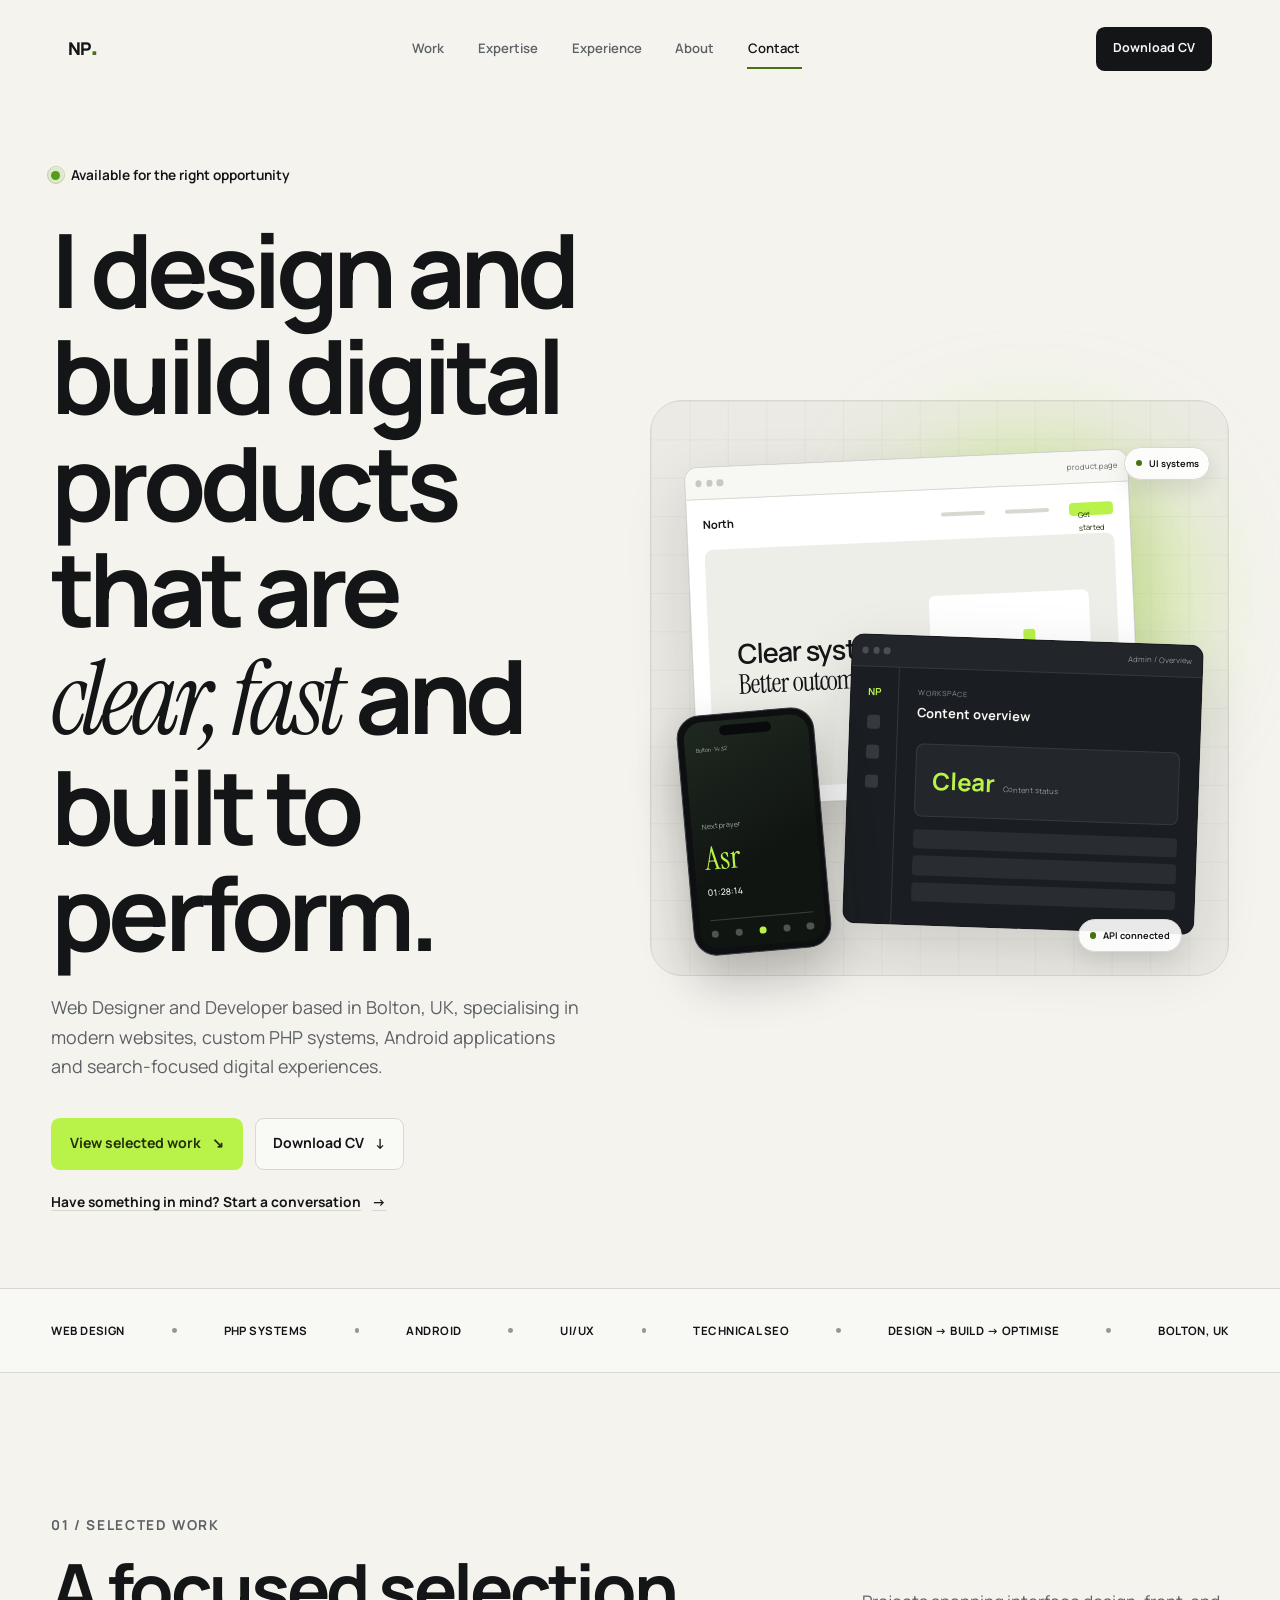
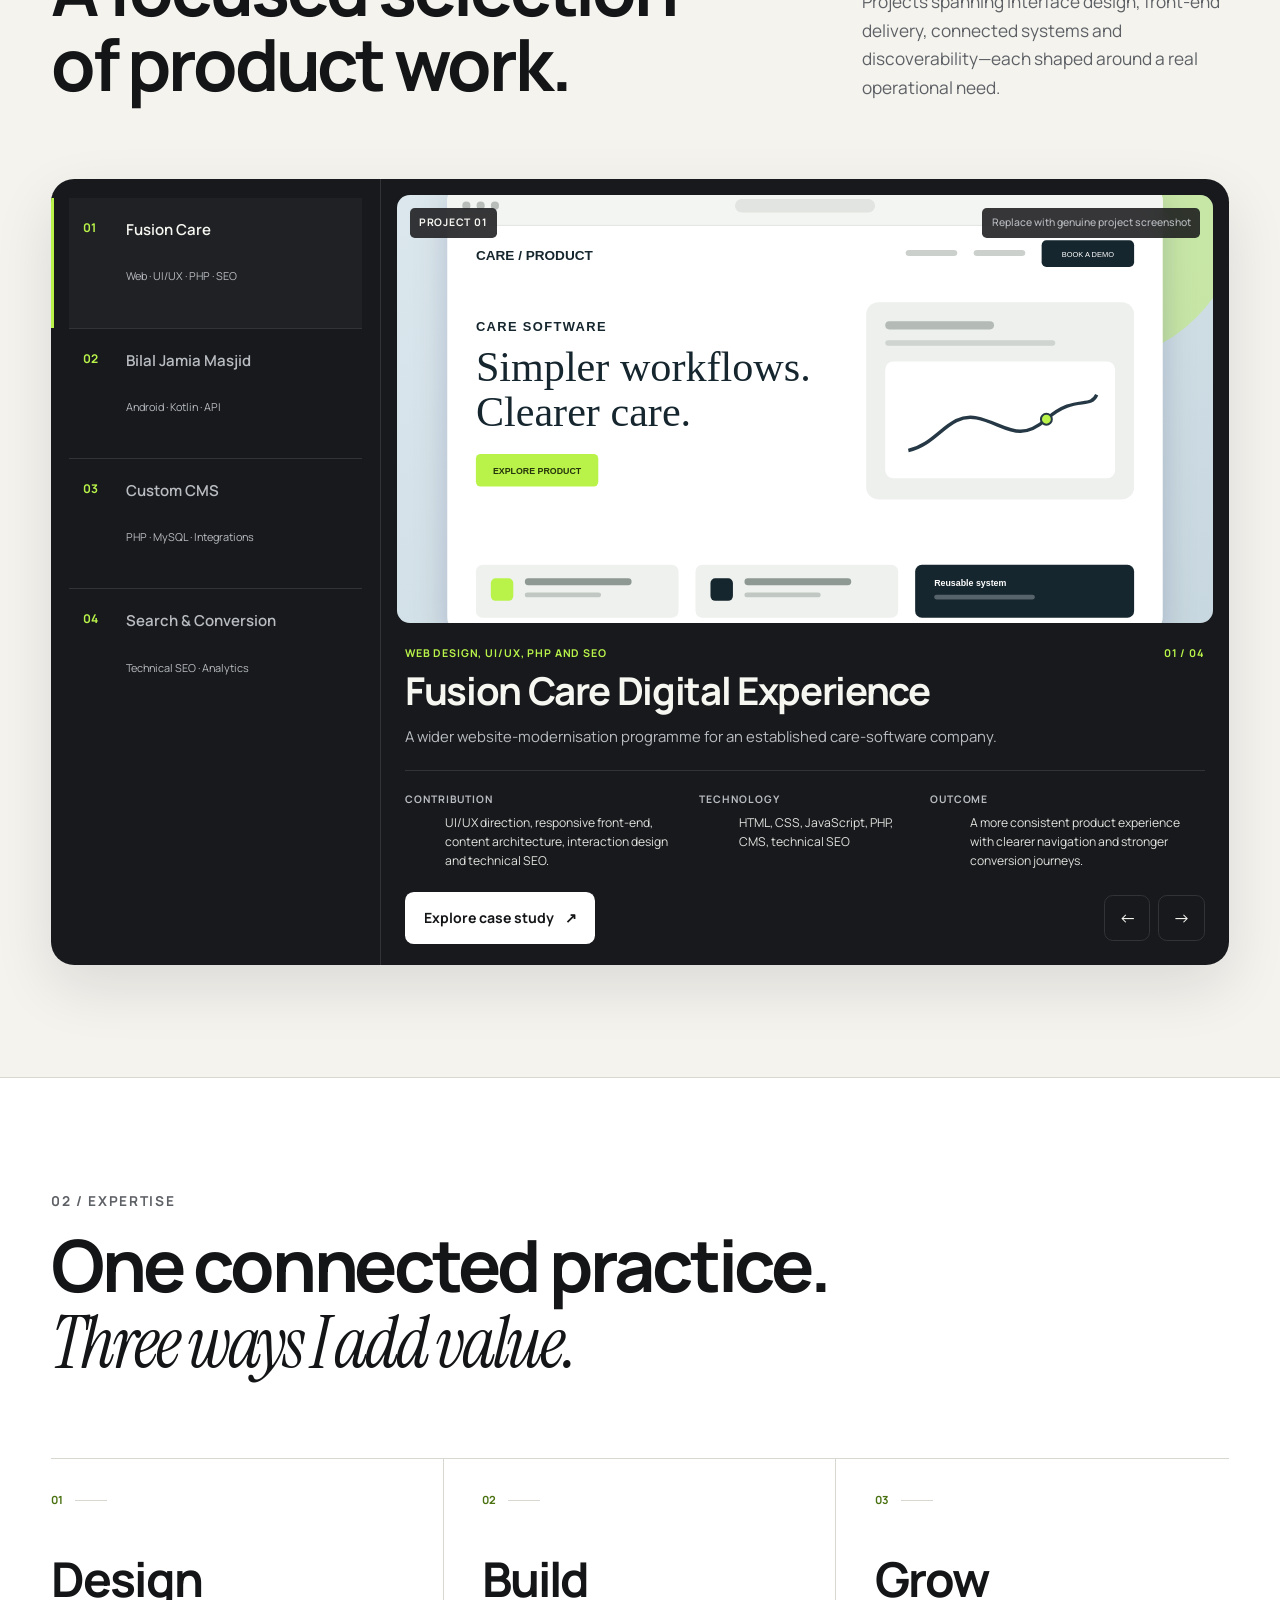
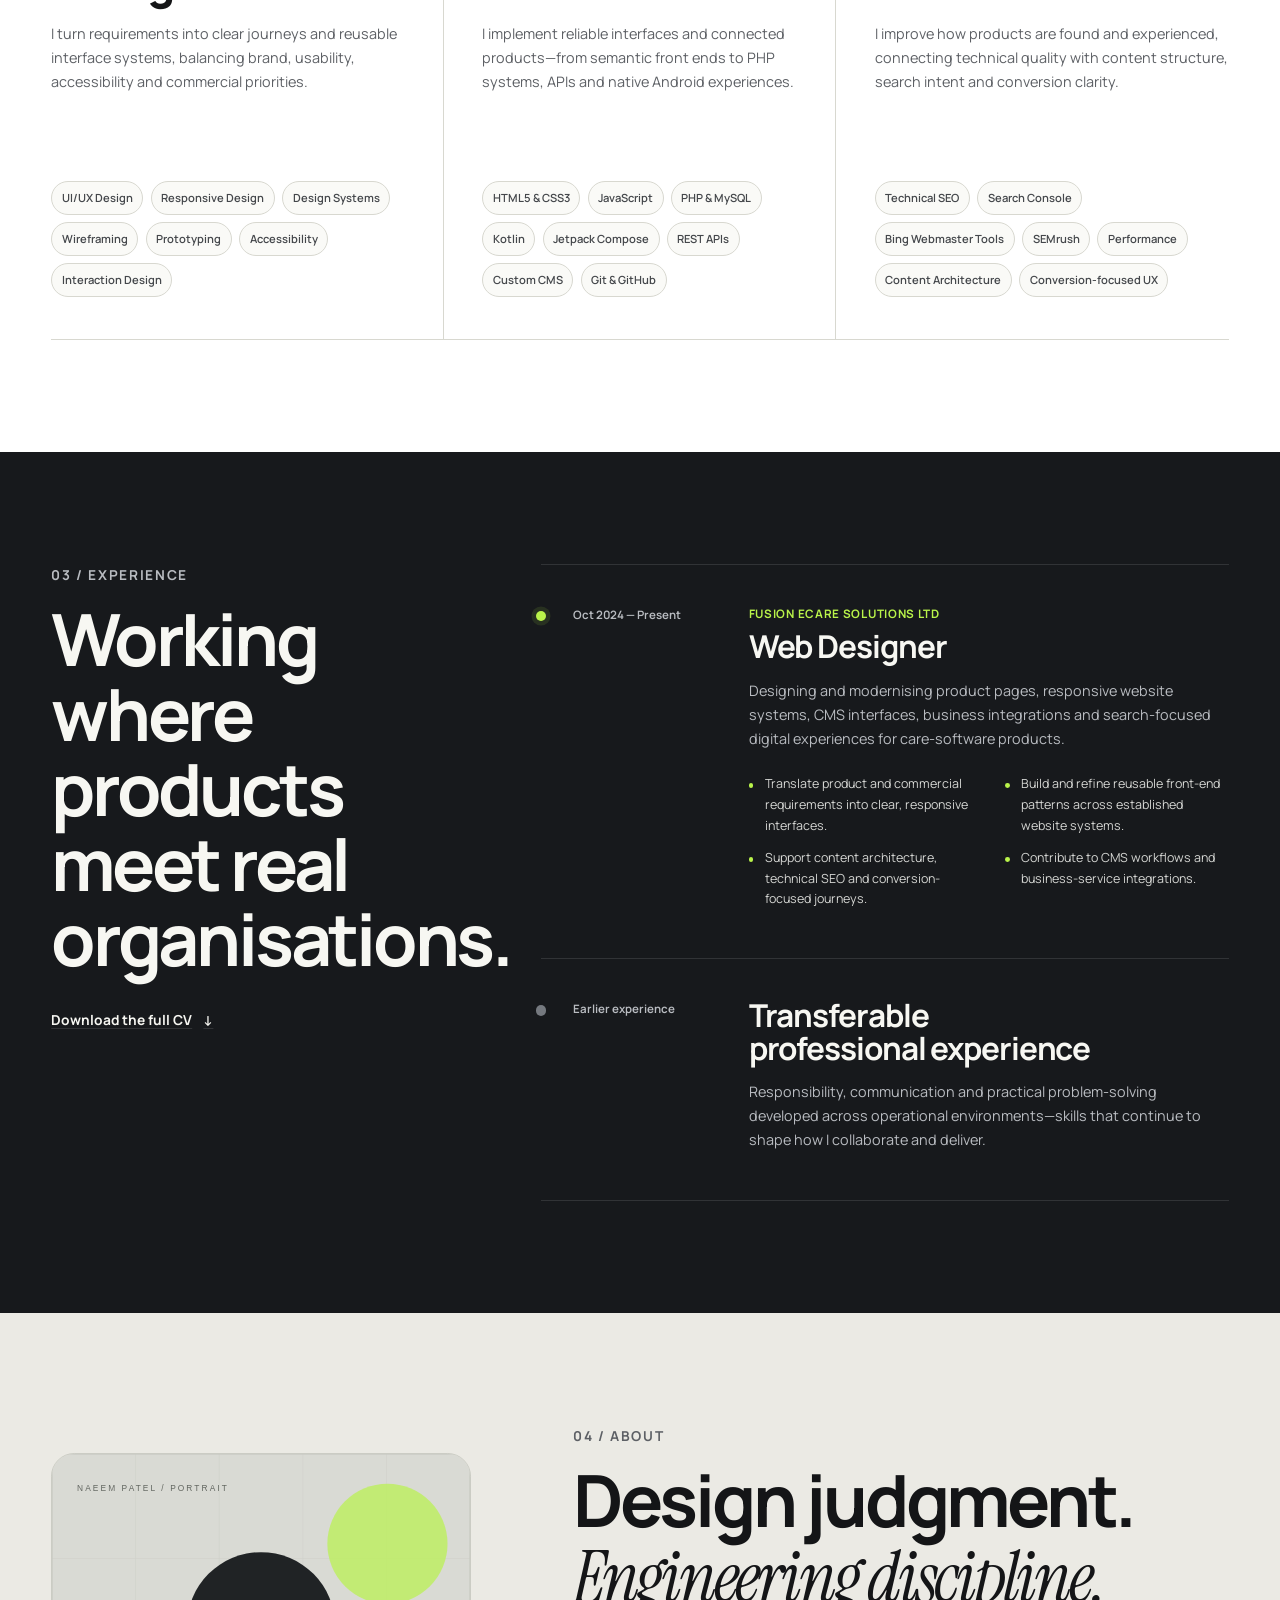
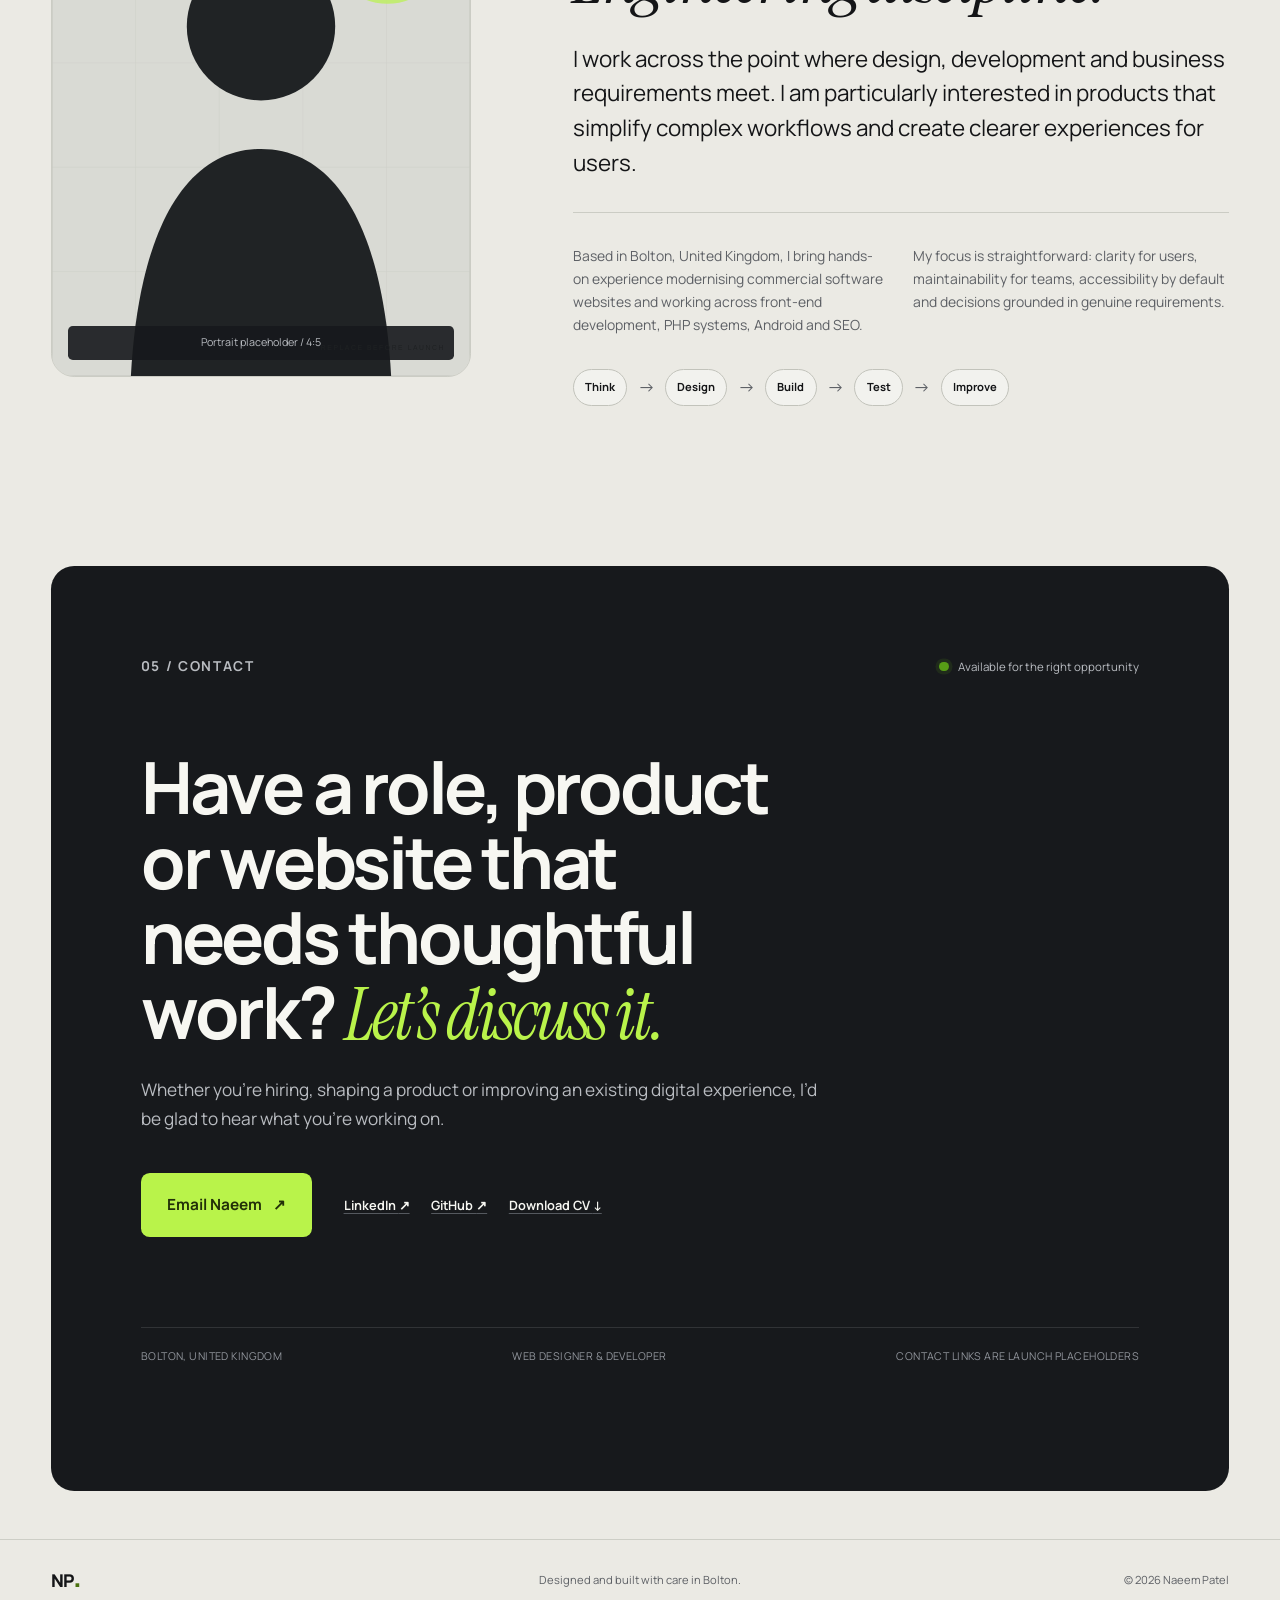
==== index.html @ c0f7fd4a "feat: launch initial portfolio website" ====
<!doctype html>
<html lang="en-GB">

<head>
  <meta charset="utf-8">
  <meta name="viewport" content="width=device-width, initial-scale=1">
  <title>Naeem Patel | Web Designer &amp; Developer in Bolton, UK</title>
  <meta name="description"
    content="Portfolio of Naeem Patel, a Bolton-based Web Designer and Developer specialising in modern websites, PHP and MySQL systems, Android applications, UI/UX and technical SEO.">
  <meta name="author" content="Naeem Patel">
  <meta name="theme-color" content="#F4F3EE">
  <meta name="robots" content="index, follow">
  <!-- Replace the example.com URLs before launch. See docs/CONTENT-CHECKLIST.md. -->
  <link rel="canonical" href="https://example.com/">
  <meta property="og:type" content="profile">
  <meta property="og:title" content="Naeem Patel | Web Designer &amp; Developer">
  <meta property="og:description" content="Design, development and optimisation for thoughtful digital products.">
  <meta property="og:url" content="https://example.com/">
  <meta property="og:image" content="https://example.com/assets/images/placeholders/social-preview.svg">
  <meta property="og:image:alt" content="Naeem Patel portfolio — design, build and optimise">
  <meta property="og:locale" content="en_GB">
  <meta name="twitter:card" content="summary_large_image">
  <meta name="twitter:title" content="Naeem Patel | Web Designer &amp; Developer">
  <meta name="twitter:description" content="Design, development and optimisation for thoughtful digital products.">
  <meta name="twitter:image" content="https://example.com/assets/images/placeholders/social-preview.svg">
  <link rel="icon" href="favicon.svg" type="image/svg+xml">
  <link rel="manifest" href="site.webmanifest">
  <link rel="preconnect" href="https://fonts.googleapis.com">
  <link rel="preconnect" href="https://fonts.gstatic.com" crossorigin>
  <link
    href="https://fonts.googleapis.com/css2?family=Instrument+Serif:ital@0;1&amp;family=Manrope:wght@400;500;600;700&amp;display=swap"
    rel="stylesheet">
  <link rel="stylesheet" href="assets/css/tokens.css">
  <link rel="stylesheet" href="assets/css/base.css">
  <link rel="stylesheet" href="assets/css/components.css">
  <link rel="stylesheet" href="assets/css/sections.css">
  <link rel="stylesheet" href="assets/css/responsive.css">
  <script type="application/ld+json">
  {
    "@context": "https://schema.org",
    "@type": "ProfilePage",
    "url": "https://example.com/",
    "name": "Naeem Patel | Web Designer & Developer",
    "description": "Portfolio of Naeem Patel, a Web Designer and Developer based in Bolton, United Kingdom.",
    "mainEntity": {
      "@type": "Person",
      "name": "Naeem Patel",
      "jobTitle": "Web Designer & Developer",
      "address": {
        "@type": "PostalAddress",
        "addressLocality": "Bolton",
        "addressCountry": "GB"
      },
      "url": "https://example.com/",
      "sameAs": [
        "https://www.linkedin.com/in/patelnaeem",
        "https://github.com/patelnaeem7"
      ]
    }
  }
  </script>
</head>

<body id="top">
  <a class="skip-link" href="#main-content">Skip to main content</a>
  <div class="scroll-progress" aria-hidden="true"><span data-scroll-progress></span></div>

  <header class="site-header" data-site-header>
    <div class="header-inner shell">
      <a class="brand" href="#top" aria-label="Naeem Patel — back to top">NP<span aria-hidden="true">.</span></a>
      <nav class="desktop-nav" aria-label="Primary navigation">
        <a href="#work">Work</a>
        <a href="#expertise">Expertise</a>
        <a href="#experience">Experience</a>
        <a href="#about">About</a>
        <a href="#contact">Contact</a>
      </nav>
      <a class="button button--small button--dark header-cv" href="assets/documents/naeem-patel-cv.pdf" download
        data-placeholder-link="cv">Download CV</a>
      <button class="menu-button" type="button" aria-expanded="false" aria-controls="mobile-menu" aria-label="Open menu"
        data-menu-button>
        <span></span><span></span>
      </button>
    </div>
    <nav class="mobile-menu" id="mobile-menu" aria-label="Mobile navigation" hidden data-mobile-menu>
      <div class="mobile-menu__links shell">
        <a href="#work">Work <span aria-hidden="true">01</span></a>
        <a href="#expertise">Expertise <span aria-hidden="true">02</span></a>
        <a href="#experience">Experience <span aria-hidden="true">03</span></a>
        <a href="#about">About <span aria-hidden="true">04</span></a>
        <a href="#contact">Contact <span aria-hidden="true">05</span></a>
        <a class="button button--accent" href="assets/documents/naeem-patel-cv.pdf" download
          data-placeholder-link="cv">Download CV</a>
      </div>
    </nav>
  </header>

  <main id="main-content">
    <section class="hero section-shell" aria-labelledby="hero-title">
      <div class="hero__copy">
        <p class="availability"><span aria-hidden="true"></span> Available for the right opportunity</p>
        <h1 id="hero-title">I design and build digital products that are <em>clear, fast</em> and built to perform.</h1>
        <p class="hero__intro">Web Designer and Developer based in Bolton, UK, specialising in modern websites, custom
          PHP systems, Android applications and search-focused digital experiences.</p>
        <div class="hero__actions">
          <a class="button button--accent" href="#work">View selected work <span aria-hidden="true">↘</span></a>
          <a class="button button--ghost" href="assets/documents/naeem-patel-cv.pdf" download
            data-placeholder-link="cv">Download CV <span aria-hidden="true">↓</span></a>
        </div>
        <a class="text-link" href="#contact">Have something in mind? Start a conversation <span
            aria-hidden="true">→</span></a>
      </div>

      <div class="hero-composition"
        aria-label="A conceptual composition of website, Android and administration interfaces" role="img"
        data-hero-composition>
        <div class="interface-window interface-window--web">
          <div class="window-bar"><i></i><i></i><i></i><span>product.page</span></div>
          <div class="web-mock">
            <div class="web-mock__nav"><b>North</b><span></span><span></span><span class="mock-button">Get
                started</span></div>
            <div class="web-mock__body">
              <p>Clear systems.<br><strong>Better outcomes.</strong></p>
              <div class="web-mock__chart"><span></span><span></span><span></span><span></span><span></span></div>
            </div>
          </div>
        </div>
        <div class="interface-window interface-window--admin">
          <div class="window-bar window-bar--dark"><i></i><i></i><i></i><span>Admin / Overview</span></div>
          <div class="admin-mock">
            <aside><b>NP</b><span></span><span></span><span></span></aside>
            <div><small>WORKSPACE</small><strong>Content overview</strong>
              <div class="admin-mock__metric"><b>Clear</b><span>Content status</span></div>
              <div class="admin-mock__rows"><i></i><i></i><i></i></div>
            </div>
          </div>
        </div>
        <div class="phone-mock">
          <div class="phone-mock__screen">
            <small>Bolton · 14:32</small>
            <span>Next prayer</span>
            <strong>Asr</strong>
            <b>01:28:14</b>
            <div class="prayer-row"><i></i><i></i><i class="is-active"></i><i></i><i></i></div>
          </div>
        </div>
        <div class="composition-tag composition-tag--one"><span></span> UI systems</div>
        <div class="composition-tag composition-tag--two"><span></span> API connected</div>
      </div>
    </section>

    <section class="capability-strip" aria-label="Core capabilities">
      <div class="shell capability-strip__inner">
        <span>Web Design</span><i aria-hidden="true"></i>
        <span>PHP Systems</span><i aria-hidden="true"></i>
        <span>Android</span><i aria-hidden="true"></i>
        <span>UI/UX</span><i aria-hidden="true"></i>
        <span>Technical SEO</span><i aria-hidden="true"></i>
        <span>Design → Build → Optimise</span><i aria-hidden="true"></i>
        <span>Bolton, UK</span>
      </div>
    </section>

    <section class="work section" id="work" aria-labelledby="work-title">
      <div class="shell">
        <header class="section-heading section-heading--split reveal">
          <div>
            <p class="eyebrow">01 / Selected work</p>
            <h2 id="work-title">A focused selection of product work.</h2>
          </div>
          <p>Projects spanning interface design, front-end delivery, connected systems and discoverability—each shaped
            around a real operational need.</p>
        </header>

        <div class="project-showcase reveal" data-project-showcase>
          <div class="project-tabs" role="tablist" aria-label="Select a featured project" data-project-tabs>
            <button type="button" role="tab" id="project-tab-0" aria-controls="project-panel" aria-selected="true"
              data-project-index="0"><span>01</span><strong>Fusion Care</strong><small>Web · UI/UX · PHP ·
                SEO</small></button>
            <button type="button" role="tab" id="project-tab-1" aria-controls="project-panel" aria-selected="false"
              tabindex="-1" data-project-index="1"><span>02</span><strong>Bilal Jamia Masjid</strong><small>Android ·
                Kotlin · API</small></button>
            <button type="button" role="tab" id="project-tab-2" aria-controls="project-panel" aria-selected="false"
              tabindex="-1" data-project-index="2"><span>03</span><strong>Custom CMS</strong><small>PHP · MySQL ·
                Integrations</small></button>
            <button type="button" role="tab" id="project-tab-3" aria-controls="project-panel" aria-selected="false"
              tabindex="-1" data-project-index="3"><span>04</span><strong>Search &amp;
                Conversion</strong><small>Technical SEO · Analytics</small></button>
          </div>

          <article class="project-panel" id="project-panel" role="tabpanel" aria-labelledby="project-tab-0" tabindex="0"
            data-project-panel>
            <div class="project-visual">
              <img src="assets/images/projects/fusion-care-placeholder.svg" width="1200" height="800" loading="lazy"
                alt="Conceptual placeholder showing a care-software product website interface" data-project-image>
              <span class="project-visual__label" data-project-number>Project 01</span>
              <span class="project-visual__note">Replace with genuine project screenshot</span>
            </div>
            <div class="project-panel__content">
              <div class="project-panel__topline">
                <p data-project-category>Web Design, UI/UX, PHP and SEO</p><span data-project-count>01 / 04</span>
              </div>
              <h3 data-project-title>Fusion Care Digital Experience</h3>
              <p class="project-summary" data-project-summary>A wider website-modernisation programme for an established
                care-software company.</p>
              <dl class="project-meta">
                <div>
                  <dt>Contribution</dt>
                  <dd data-project-role>UI/UX direction, responsive front-end, content architecture, interaction design
                    and technical SEO.</dd>
                </div>
                <div>
                  <dt>Technology</dt>
                  <dd data-project-tech>HTML, CSS, JavaScript, PHP, CMS, technical SEO</dd>
                </div>
                <div>
                  <dt>Outcome</dt>
                  <dd data-project-outcome>A more consistent product experience with clearer navigation and stronger
                    conversion journeys.</dd>
                </div>
              </dl>
              <div class="project-panel__actions">
                <button class="button button--light" type="button" data-open-case-study>Explore case study <span
                    aria-hidden="true">↗</span></button>
                <div class="project-controls" aria-label="Project controls">
                  <button type="button" data-project-previous aria-label="Previous project">←</button>
                  <button type="button" data-project-next aria-label="Next project">→</button>
                </div>
              </div>
            </div>
          </article>
        </div>

        <noscript>
          <div class="no-script-projects">
            <h3>Other featured projects</h3>
            <p><strong>Bilal Jamia Masjid Digital Platform</strong> — native Kotlin and Jetpack Compose application
              connected to a PHP/MySQL administration system.</p>
            <p><strong>Custom CMS and Business Integrations</strong> — operational PHP/MySQL systems, administration
              interfaces and API integrations.</p>
            <p><strong>Search and Conversion Optimisation</strong> — technical SEO, content architecture, responsive
              performance and conversion-focused UX.</p>
          </div>
        </noscript>
      </div>
    </section>

    <section class="expertise section" id="expertise" aria-labelledby="expertise-title">
      <div class="shell">
        <header class="section-heading reveal">
          <p class="eyebrow">02 / Expertise</p>
          <h2 id="expertise-title">One connected practice.<br><em>Three ways I add value.</em></h2>
        </header>
        <div class="expertise-grid">
          <article class="expertise-column reveal">
            <div class="expertise-column__index"><span>01</span><i></i></div>
            <h3>Design</h3>
            <p>I turn requirements into clear journeys and reusable interface systems, balancing brand, usability,
              accessibility and commercial priorities.</p>
            <ul>
              <li>UI/UX Design</li>
              <li>Responsive Design</li>
              <li>Design Systems</li>
              <li>Wireframing</li>
              <li>Prototyping</li>
              <li>Accessibility</li>
              <li>Interaction Design</li>
            </ul>
          </article>
          <article class="expertise-column reveal">
            <div class="expertise-column__index"><span>02</span><i></i></div>
            <h3>Build</h3>
            <p>I implement reliable interfaces and connected products—from semantic front ends to PHP systems, APIs and
              native Android experiences.</p>
            <ul>
              <li>HTML5 &amp; CSS3</li>
              <li>JavaScript</li>
              <li>PHP &amp; MySQL</li>
              <li>Kotlin</li>
              <li>Jetpack Compose</li>
              <li>REST APIs</li>
              <li>Custom CMS</li>
              <li>Git &amp; GitHub</li>
            </ul>
          </article>
          <article class="expertise-column reveal">
            <div class="expertise-column__index"><span>03</span><i></i></div>
            <h3>Grow</h3>
            <p>I improve how products are found and experienced, connecting technical quality with content structure,
              search intent and conversion clarity.</p>
            <ul>
              <li>Technical SEO</li>
              <li>Search Console</li>
              <li>Bing Webmaster Tools</li>
              <li>SEMrush</li>
              <li>Performance</li>
              <li>Content Architecture</li>
              <li>Conversion-focused UX</li>
            </ul>
          </article>
        </div>
      </div>
    </section>

    <section class="experience section" id="experience" aria-labelledby="experience-title">
      <div class="shell experience-layout">
        <header class="section-heading reveal">
          <p class="eyebrow">03 / Experience</p>
          <h2 id="experience-title">Working where products meet real organisations.</h2>
          <a class="text-link" href="assets/documents/naeem-patel-cv.pdf" download data-placeholder-link="cv">Download
            the full CV <span aria-hidden="true">↓</span></a>
        </header>
        <div class="timeline reveal">
          <article class="timeline-item timeline-item--current">
            <div class="timeline-item__marker" aria-hidden="true"></div>
            <div class="timeline-item__date">Oct 2024 — Present</div>
            <div class="timeline-item__body">
              <p class="timeline-item__company">Fusion eCare Solutions Ltd</p>
              <h3>Web Designer</h3>
              <p>Designing and modernising product pages, responsive website systems, CMS interfaces, business
                integrations and search-focused digital experiences for care-software products.</p>
              <ul>
                <li>Translate product and commercial requirements into clear, responsive interfaces.</li>
                <li>Build and refine reusable front-end patterns across established website systems.</li>
                <li>Support content architecture, technical SEO and conversion-focused journeys.</li>
                <li>Contribute to CMS workflows and business-service integrations.</li>
              </ul>
            </div>
          </article>
          <article class="timeline-item timeline-item--compact">
            <div class="timeline-item__marker" aria-hidden="true"></div>
            <div class="timeline-item__date">Earlier experience</div>
            <div class="timeline-item__body">
              <h3>Transferable professional experience</h3>
              <p>Responsibility, communication and practical problem-solving developed across operational
                environments—skills that continue to shape how I collaborate and deliver.</p>
            </div>
          </article>
        </div>
      </div>
    </section>

    <section class="about section" id="about" aria-labelledby="about-title">
      <div class="shell about-layout">
        <div class="portrait-frame reveal">
          <img src="assets/images/placeholders/portrait-placeholder.svg" width="800" height="1000" loading="lazy"
            alt="Portrait placeholder for Naeem Patel; replace with a professional photograph">
          <span>Portrait placeholder / 4:5</span>
        </div>
        <div class="about-copy reveal">
          <p class="eyebrow">04 / About</p>
          <h2 id="about-title">Design judgment.<br><em>Engineering discipline.</em></h2>
          <p class="about-copy__lead">I work across the point where design, development and business requirements meet.
            I am particularly interested in products that simplify complex workflows and create clearer experiences for
            users.</p>
          <div class="about-details">
            <p>Based in Bolton, United Kingdom, I bring hands-on experience modernising commercial software websites and
              working across front-end development, PHP systems, Android and SEO.</p>
            <p>My focus is straightforward: clarity for users, maintainability for teams, accessibility by default and
              decisions grounded in genuine requirements.</p>
          </div>
          <div class="process" aria-label="Working process">
            <span>Think</span><i aria-hidden="true">→</i><span>Design</span><i
              aria-hidden="true">→</i><span>Build</span><i aria-hidden="true">→</i><span>Test</span><i
              aria-hidden="true">→</i><span>Improve</span>
          </div>
        </div>
      </div>
    </section>

    <section class="contact section" id="contact" aria-labelledby="contact-title">
      <div class="shell contact-panel reveal">
        <div class="contact-panel__topline">
          <p class="eyebrow">05 / Contact</p>
          <p><span class="status-dot" aria-hidden="true"></span> Available for the right opportunity</p>
        </div>
        <h2 id="contact-title">Have a role, product or website that needs thoughtful work? <em>Let’s discuss it.</em>
        </h2>
        <p class="contact-panel__intro">Whether you’re hiring, shaping a product or improving an existing digital
          experience, I’d be glad to hear what you’re working on.</p>
        <div class="contact-actions">
          <a class="button button--accent button--large" href="mailto:replace-with-email@example.com"
            data-placeholder-link="email">Email Naeem <span aria-hidden="true">↗</span></a>
          <div class="contact-links" aria-label="Professional links">
            <a href="https://www.linkedin.com/in/REPLACE-WITH-USERNAME" data-placeholder-link="linkedin">LinkedIn <span
                aria-hidden="true">↗</span></a>
            <a href="https://github.com/REPLACE-WITH-USERNAME" data-placeholder-link="github">GitHub <span
                aria-hidden="true">↗</span></a>
            <a href="assets/documents/naeem-patel-cv.pdf" download data-placeholder-link="cv">Download CV <span
                aria-hidden="true">↓</span></a>
          </div>
        </div>
        <div class="contact-panel__footer"><span>Bolton, United Kingdom</span><span>Web Designer &amp;
            Developer</span><span id="placeholder-note">Contact links are launch placeholders</span></div>
        <p class="link-status" role="status" aria-live="polite" data-link-status></p>
      </div>
    </section>
  </main>

  <footer class="site-footer">
    <div class="shell site-footer__inner">
      <a class="brand brand--footer" href="#top" aria-label="Naeem Patel — back to top">NP<span
          aria-hidden="true">.</span></a>
      <p>Designed and built with care in Bolton.</p>
      <p>© <span data-current-year>2026</span> Naeem Patel</p>
    </div>
  </footer>

  <dialog class="case-dialog" data-case-dialog aria-labelledby="case-dialog-title">
    <div class="case-dialog__chrome">
      <div class="case-dialog__bar">
        <p><span data-dialog-number>01</span> / Case study</p>
        <button class="dialog-close" type="button" aria-label="Close case study" data-close-dialog><span
            aria-hidden="true">×</span></button>
      </div>
      <div class="case-dialog__content">
        <header class="case-dialog__header">
          <p class="eyebrow" data-dialog-category></p>
          <h2 id="case-dialog-title" data-dialog-title></h2>
          <p data-dialog-overview></p>
        </header>
        <div class="case-dialog__visual"><img src="assets/images/projects/fusion-care-placeholder.svg" width="1200"
            height="800" alt="" data-dialog-image></div>
        <div class="case-dialog__sections">
          <section>
            <p class="case-label">01 / Problem</p>
            <h3>The context</h3>
            <p data-dialog-problem></p>
          </section>
          <section>
            <p class="case-label">02 / My role</p>
            <h3>What I owned</h3>
            <p data-dialog-role></p>
          </section>
          <section>
            <p class="case-label">03 / Decisions</p>
            <h3>Design direction</h3>
            <ul data-dialog-decisions></ul>
          </section>
          <section>
            <p class="case-label">04 / Implementation</p>
            <h3>How it was built</h3>
            <p data-dialog-implementation></p>
          </section>
          <section>
            <p class="case-label">05 / Outcome</p>
            <h3>The result</h3>
            <p data-dialog-outcome></p>
          </section>
        </div>
        <div class="case-gallery" aria-label="Project interface placeholders" data-dialog-gallery></div>
        <div class="case-dialog__footer">
          <div>
            <p class="case-label">Technologies</p>
            <ul class="tag-list" data-dialog-tech></ul>
          </div>
          <div class="case-dialog__links" data-dialog-links></div>
        </div>
      </div>
    </div>
  </dialog>

  <script src="assets/js/main.js" defer></script>
  <script src="assets/js/navigation.js" defer></script>
  <script src="assets/js/projects.js" defer></script>
  <script src="assets/js/dialogs.js" defer></script>
</body>

</html>
---- assets/css/tokens.css ----
:root {
  color-scheme: light;
  --colour-canvas: #f4f3ee;
  --colour-surface: #ffffff;
  --colour-ink: #141517;
  --colour-muted: #5d6065;
  --colour-border: #d8d8d0;
  --colour-line-dark: #313336;
  --colour-dark: #17191c;
  --colour-dark-soft: #202328;
  --colour-dark-text: #f7f7f2;
  --colour-dark-muted: #b9bcc1;
  --colour-accent: #b9f34a;
  --colour-accent-hover: #a8e239;
  --colour-accent-ink: #223008;
  --colour-focus: #4a7110;
  --font-sans: "Manrope", "Segoe UI", Helvetica, Arial, sans-serif;
  --font-serif: "Instrument Serif", Georgia, "Times New Roman", serif;
  --step--1: clamp(0.78rem, 0.75rem + 0.13vw, 0.86rem);
  --step-0: clamp(0.96rem, 0.92rem + 0.2vw, 1.08rem);
  --step-1: clamp(1.15rem, 1.04rem + 0.45vw, 1.42rem);
  --step-2: clamp(1.45rem, 1.21rem + 0.95vw, 2rem);
  --step-3: clamp(2rem, 1.54rem + 1.85vw, 3rem);
  --step-4: clamp(2.7rem, 1.9rem + 3.25vw, 4.55rem);
  --step-5: clamp(3.5rem, 2.25rem + 5.2vw, 6.5rem);
  --space-1: 0.5rem;
  --space-2: 0.75rem;
  --space-3: 1rem;
  --space-4: 1.5rem;
  --space-5: 2rem;
  --space-6: 3rem;
  --space-7: 4.5rem;
  --space-8: 7rem;
  --shell: 82rem;
  --gutter: clamp(1.1rem, 4vw, 3.25rem);
  --radius-sm: 0.55rem;
  --radius-md: 1rem;
  --radius-lg: 1.45rem;
  --shadow-nav: 0 12px 38px rgba(20, 21, 23, 0.1);
  --shadow-panel: 0 22px 60px rgba(20, 21, 23, 0.11);
  --transition-fast: 160ms ease;
  --transition-medium: 320ms cubic-bezier(0.22, 1, 0.36, 1);
}
---- assets/css/base.css ----
*,
*::before,
*::after {
  box-sizing: border-box;
}

html {
  background: var(--colour-canvas);
  scroll-behavior: smooth;
  scroll-padding-top: 6.5rem;
}

body {
  margin: 0;
  overflow-x: hidden;
  color: var(--colour-ink);
  background: var(--colour-canvas);
  font-family: var(--font-sans);
  font-size: var(--step-0);
  line-height: 1.65;
  -webkit-font-smoothing: antialiased;
  text-rendering: optimizeLegibility;
}

body.is-locked {
  overflow: hidden;
}

img,
svg {
  display: block;
  max-width: 100%;
}

img {
  height: auto;
}

button,
input,
textarea,
select {
  font: inherit;
}

button,
a {
  -webkit-tap-highlight-color: transparent;
}

button {
  color: inherit;
}

a {
  color: inherit;
  text-decoration-thickness: 0.08em;
  text-underline-offset: 0.2em;
}

p,
h1,
h2,
h3,
ul,
ol,
dl,
dd,
figure {
  margin-block-start: 0;
}

h1,
h2,
h3 {
  line-height: 1.04;
  text-wrap: balance;
}

h1,
h2,
h3,
p {
  margin-block-end: 0;
}

ul,
ol {
  padding-inline-start: 1.2rem;
}

::selection {
  color: var(--colour-accent-ink);
  background: var(--colour-accent);
}

:focus-visible {
  outline: 3px solid var(--colour-focus);
  outline-offset: 4px;
}

[hidden] {
  display: none !important;
}

.shell,
.section-shell {
  width: min(100% - (2 * var(--gutter)), var(--shell));
  margin-inline: auto;
}

.section {
  padding-block: var(--space-8);
}

.skip-link {
  position: fixed;
  z-index: 1000;
  inset: 0 auto auto var(--space-3);
  padding: 0.8rem 1rem;
  color: var(--colour-accent-ink);
  background: var(--colour-accent);
  font-weight: 700;
  transform: translateY(-130%);
  transition: transform var(--transition-fast);
}

.skip-link:focus {
  transform: translateY(var(--space-3));
}

.scroll-progress {
  position: fixed;
  z-index: 110;
  inset: 0 0 auto;
  height: 3px;
  pointer-events: none;
}

.scroll-progress span {
  display: block;
  width: 100%;
  height: 100%;
  background: var(--colour-accent);
  transform: scaleX(0);
  transform-origin: left center;
}

.eyebrow {
  color: var(--colour-muted);
  font-size: var(--step--1);
  font-weight: 700;
  letter-spacing: 0.12em;
  text-transform: uppercase;
}

.section-heading {
  max-width: 59rem;
  margin-bottom: clamp(3rem, 6vw, 5.2rem);
}

.section-heading h2 {
  max-width: 17ch;
  margin-top: var(--space-3);
  font-size: var(--step-4);
  letter-spacing: -0.045em;
}

.section-heading h2 em,
.about-copy h2 em,
.contact-panel h2 em {
  font-family: var(--font-serif);
  font-weight: 400;
}

.section-heading--split {
  display: grid;
  grid-template-columns: minmax(0, 1.35fr) minmax(17rem, 0.65fr);
  gap: var(--space-6);
  max-width: none;
  align-items: end;
}

.section-heading--split > p {
  max-width: 39rem;
  color: var(--colour-muted);
}

.reveal {
  transition: opacity 600ms ease, transform 600ms cubic-bezier(0.22, 1, 0.36, 1);
}

.js .reveal:not(.is-visible) {
  opacity: 0;
  transform: translateY(1.4rem);
}

@media (prefers-reduced-motion: reduce) {
  html {
    scroll-behavior: auto;
  }

  *,
  *::before,
  *::after {
    scroll-behavior: auto !important;
    animation-duration: 0.01ms !important;
    animation-iteration-count: 1 !important;
    transition-duration: 0.01ms !important;
  }

  .js .reveal:not(.is-visible) {
    opacity: 1;
    transform: none;
  }
}
---- assets/css/components.css ----
.site-header {
  position: sticky;
  z-index: 100;
  top: 0;
  height: 5.5rem;
  padding-top: 1rem;
  pointer-events: none;
}

.header-inner {
  display: grid;
  grid-template-columns: auto 1fr auto;
  gap: var(--space-5);
  align-items: center;
  min-height: 4.1rem;
  padding-inline: 1rem;
  border: 1px solid transparent;
  border-radius: 1rem;
  transition: min-height var(--transition-medium), background var(--transition-medium), border-color var(--transition-medium), box-shadow var(--transition-medium), backdrop-filter var(--transition-medium);
  pointer-events: auto;
}

.site-header.is-scrolled .header-inner,
.site-header.is-menu-open .header-inner {
  min-height: 3.7rem;
  border-color: rgba(20, 21, 23, 0.09);
  background: rgba(255, 255, 255, 0.88);
  box-shadow: var(--shadow-nav);
  backdrop-filter: blur(18px);
}

.brand {
  display: inline-flex;
  align-items: baseline;
  min-width: 3rem;
  font-size: 1.1rem;
  font-weight: 800;
  letter-spacing: -0.05em;
  text-decoration: none;
}

.brand span {
  color: var(--colour-focus);
  font-size: 1.55em;
  line-height: 0;
}

.desktop-nav {
  display: flex;
  justify-content: center;
  gap: clamp(1.1rem, 2.4vw, 2.35rem);
}

.desktop-nav a {
  position: relative;
  padding: 0.6rem 0.1rem;
  color: var(--colour-muted);
  font-size: 0.82rem;
  font-weight: 600;
  text-decoration: none;
  transition: color var(--transition-fast);
}

.desktop-nav a::after {
  position: absolute;
  inset: auto 0 0;
  height: 2px;
  background: var(--colour-focus);
  content: "";
  transform: scaleX(0);
  transform-origin: right;
  transition: transform var(--transition-medium);
}

.desktop-nav a:hover,
.desktop-nav a[aria-current="location"] {
  color: var(--colour-ink);
}

.desktop-nav a[aria-current="location"]::after {
  transform: scaleX(1);
  transform-origin: left;
}

.button {
  display: inline-flex;
  min-height: 3.25rem;
  align-items: center;
  justify-content: center;
  gap: 0.7rem;
  padding: 0.78rem 1.1rem;
  border: 1px solid transparent;
  border-radius: var(--radius-sm);
  font-size: 0.88rem;
  font-weight: 700;
  line-height: 1.2;
  text-align: center;
  text-decoration: none;
  cursor: pointer;
  transition: color var(--transition-fast), background var(--transition-fast), border-color var(--transition-fast), transform var(--transition-fast);
}

.button span {
  transition: transform var(--transition-fast);
}

.button:hover {
  transform: translateY(-2px);
}

.button:hover span {
  transform: translate(2px, -2px);
}

.button--small {
  min-height: 2.75rem;
  padding: 0.65rem 1rem;
  font-size: 0.78rem;
}

.button--large {
  min-height: 4rem;
  padding-inline: 1.55rem;
  font-size: 0.96rem;
}

.button--accent {
  color: var(--colour-accent-ink);
  background: var(--colour-accent);
}

.button--accent:hover {
  background: var(--colour-accent-hover);
}

.button--dark {
  color: var(--colour-dark-text);
  background: var(--colour-ink);
}

.button--dark:hover {
  background: #303236;
}

.button--ghost {
  border-color: var(--colour-border);
  background: rgba(255, 255, 255, 0.5);
}

.button--ghost:hover {
  border-color: #a5a69e;
  background: var(--colour-surface);
}

.button--light {
  color: var(--colour-ink);
  background: var(--colour-surface);
}

.button--light:hover {
  background: var(--colour-accent);
}

.text-link {
  display: inline-flex;
  width: fit-content;
  align-items: center;
  gap: 0.7rem;
  color: var(--colour-ink);
  font-size: 0.86rem;
  font-weight: 700;
  text-decoration-color: var(--colour-border);
  transition: text-decoration-color var(--transition-fast);
}

.text-link:hover {
  text-decoration-color: var(--colour-ink);
}

.text-link span {
  transition: transform var(--transition-fast);
}

.text-link:hover span {
  transform: translateX(0.25rem);
}

.menu-button {
  display: none;
  width: 2.75rem;
  height: 2.75rem;
  border: 1px solid var(--colour-border);
  border-radius: var(--radius-sm);
  background: var(--colour-surface);
  cursor: pointer;
}

.menu-button span {
  display: block;
  width: 1rem;
  height: 1.5px;
  margin: 0.25rem auto;
  background: var(--colour-ink);
  transition: transform var(--transition-medium);
}

.menu-button[aria-expanded="true"] span:first-child {
  transform: translateY(0.18rem) rotate(45deg);
}

.menu-button[aria-expanded="true"] span:last-child {
  transform: translateY(-0.18rem) rotate(-45deg);
}

.mobile-menu {
  width: min(100% - (2 * var(--gutter)), var(--shell));
  margin: 0.45rem auto 0;
  border: 1px solid rgba(20, 21, 23, 0.09);
  border-radius: var(--radius-md);
  background: rgba(255, 255, 255, 0.97);
  box-shadow: var(--shadow-panel);
  pointer-events: auto;
}

.mobile-menu__links {
  width: 100%;
  padding: 1.25rem;
}

.mobile-menu__links > a:not(.button) {
  display: flex;
  min-height: 3.25rem;
  align-items: center;
  justify-content: space-between;
  border-bottom: 1px solid var(--colour-border);
  font-weight: 650;
  text-decoration: none;
}

.mobile-menu__links > a:not(.button) span {
  color: var(--colour-muted);
  font-size: 0.72rem;
}

.mobile-menu__links .button {
  width: 100%;
  margin-top: 1rem;
}

.project-showcase {
  display: grid;
  grid-template-columns: minmax(14rem, 0.28fr) minmax(0, 0.72fr);
  min-height: 41rem;
  overflow: hidden;
  border-radius: var(--radius-lg);
  color: var(--colour-dark-text);
  background: var(--colour-dark);
  box-shadow: var(--shadow-panel);
}

.project-tabs {
  display: flex;
  flex-direction: column;
  padding: 1.2rem 1.1rem;
  border-right: 1px solid var(--colour-line-dark);
}

.project-tabs button {
  position: relative;
  display: grid;
  grid-template-columns: 2rem 1fr;
  gap: 0.1rem 0.65rem;
  min-height: 8.15rem;
  padding: 1.25rem 0.9rem;
  border: 0;
  border-bottom: 1px solid var(--colour-line-dark);
  color: var(--colour-dark-muted);
  background: transparent;
  text-align: left;
  cursor: pointer;
  transition: color var(--transition-fast), background var(--transition-fast);
}

.project-tabs button:last-child {
  border-bottom: 0;
}

.project-tabs button::before {
  position: absolute;
  inset: 0 auto 0 -1.1rem;
  width: 3px;
  background: var(--colour-accent);
  content: "";
  opacity: 0;
  transform: scaleY(0.25);
  transition: opacity var(--transition-fast), transform var(--transition-medium);
}

.project-tabs button:hover,
.project-tabs button[aria-selected="true"] {
  color: var(--colour-dark-text);
  background: rgba(255, 255, 255, 0.035);
}

.project-tabs button[aria-selected="true"]::before {
  opacity: 1;
  transform: scaleY(1);
}

.project-tabs button > span {
  grid-row: span 2;
  color: var(--colour-accent);
  font-size: 0.75rem;
  font-weight: 700;
}

.project-tabs strong {
  font-size: 0.94rem;
  font-weight: 600;
}

.project-tabs small {
  align-self: start;
  color: var(--colour-dark-muted);
  font-size: 0.68rem;
  line-height: 1.45;
}

.project-panel {
  min-width: 0;
  padding: 1rem;
  outline-offset: -5px;
}

.project-panel.is-changing {
  animation: project-change 340ms ease;
}

@keyframes project-change {
  0% { opacity: 0.45; transform: translateY(0.45rem); }
  100% { opacity: 1; transform: translateY(0); }
}

.project-visual {
  position: relative;
  overflow: hidden;
  aspect-ratio: 16 / 8.4;
  border-radius: 0.8rem;
  background: var(--colour-dark-soft);
}

.project-visual img {
  width: 100%;
  height: 100%;
  object-fit: cover;
  transition: transform 600ms cubic-bezier(0.22, 1, 0.36, 1);
}

.project-visual:hover img {
  transform: scale(1.018);
}

.project-visual__label,
.project-visual__note {
  position: absolute;
  z-index: 1;
  top: 0.8rem;
  padding: 0.42rem 0.58rem;
  border-radius: 0.3rem;
  color: var(--colour-dark-text);
  background: rgba(20, 21, 23, 0.85);
  font-size: 0.65rem;
  font-weight: 700;
  letter-spacing: 0.07em;
  text-transform: uppercase;
  backdrop-filter: blur(10px);
}

.project-visual__label {
  left: 0.8rem;
}

.project-visual__note {
  right: 0.8rem;
  color: var(--colour-dark-muted);
  font-weight: 500;
  letter-spacing: 0;
  text-transform: none;
}

.project-panel__content {
  padding: 1.35rem 0.5rem 0.3rem;
}

.project-panel__topline {
  display: flex;
  justify-content: space-between;
  gap: 1rem;
  color: var(--colour-accent);
  font-size: 0.67rem;
  font-weight: 700;
  letter-spacing: 0.08em;
  text-transform: uppercase;
}

.project-panel h3 {
  max-width: 22ch;
  margin-top: 0.55rem;
  font-size: clamp(1.65rem, 3vw, 2.65rem);
  letter-spacing: -0.035em;
}

.project-summary {
  max-width: 52rem;
  margin-top: 0.8rem;
  color: var(--colour-dark-muted);
  font-size: 0.93rem;
}

.project-meta {
  display: grid;
  grid-template-columns: 1.3fr 1fr 1.3fr;
  gap: 1.2rem;
  margin: 1.35rem 0 0;
  padding-top: 1.25rem;
  border-top: 1px solid var(--colour-line-dark);
}

.project-meta div {
  min-width: 0;
}

.project-meta dt,
.case-label {
  margin-bottom: 0.35rem;
  color: var(--colour-dark-muted);
  font-size: 0.65rem;
  font-weight: 700;
  letter-spacing: 0.09em;
  text-transform: uppercase;
}

.project-meta dd {
  color: #e2e3df;
  font-size: 0.76rem;
  line-height: 1.55;
}

.project-panel__actions {
  display: flex;
  align-items: center;
  justify-content: space-between;
  gap: 1rem;
  margin-top: 1.35rem;
}

.project-controls {
  display: flex;
  gap: 0.5rem;
}

.project-controls button {
  width: 2.9rem;
  height: 2.9rem;
  border: 1px solid var(--colour-line-dark);
  border-radius: var(--radius-sm);
  color: var(--colour-dark-text);
  background: transparent;
  cursor: pointer;
  transition: border-color var(--transition-fast), background var(--transition-fast);
}

.project-controls button:hover {
  border-color: var(--colour-dark-muted);
  background: var(--colour-dark-soft);
}

.no-script-projects {
  margin-top: 1rem;
  padding: 1.5rem;
  border: 1px solid var(--colour-border);
  border-radius: var(--radius-md);
}

.no-script-projects p {
  margin-top: 0.75rem;
}

.case-dialog {
  width: min(68rem, calc(100% - 2rem));
  max-width: none;
  max-height: calc(100dvh - 2rem);
  margin: auto;
  padding: 0;
  overflow: hidden;
  border: 1px solid #383b40;
  border-radius: var(--radius-lg);
  color: var(--colour-dark-text);
  background: var(--colour-dark);
  box-shadow: 0 32px 100px rgba(0, 0, 0, 0.42);
}

.case-dialog::backdrop {
  background: rgba(11, 12, 14, 0.72);
  backdrop-filter: blur(8px);
}

.case-dialog__chrome {
  max-height: calc(100dvh - 2rem);
  overflow: auto;
  overscroll-behavior: contain;
}

.case-dialog__bar {
  position: sticky;
  z-index: 3;
  top: 0;
  display: flex;
  min-height: 4.25rem;
  align-items: center;
  justify-content: space-between;
  padding: 0.75rem clamp(1rem, 3vw, 2rem);
  border-bottom: 1px solid var(--colour-line-dark);
  background: rgba(23, 25, 28, 0.94);
  backdrop-filter: blur(15px);
}

.case-dialog__bar p {
  color: var(--colour-dark-muted);
  font-size: 0.7rem;
  font-weight: 700;
  letter-spacing: 0.1em;
  text-transform: uppercase;
}

.case-dialog__bar p span {
  color: var(--colour-accent);
}

.dialog-close {
  display: grid;
  width: 2.75rem;
  height: 2.75rem;
  border: 1px solid var(--colour-line-dark);
  border-radius: 50%;
  color: var(--colour-dark-text);
  background: transparent;
  font-size: 1.6rem;
  line-height: 1;
  cursor: pointer;
  place-items: center;
}

.dialog-close:hover {
  color: var(--colour-accent-ink);
  background: var(--colour-accent);
}

.case-dialog__content {
  padding: clamp(1.3rem, 5vw, 4rem);
}

.case-dialog__header {
  max-width: 52rem;
  padding-block: 1rem clamp(2rem, 5vw, 4rem);
}

.case-dialog__header .eyebrow {
  color: var(--colour-accent);
}

.case-dialog__header h2 {
  margin-top: 0.85rem;
  font-size: var(--step-4);
  letter-spacing: -0.045em;
}

.case-dialog__header > p:last-child {
  max-width: 48rem;
  margin-top: 1.25rem;
  color: var(--colour-dark-muted);
  font-size: var(--step-1);
}

.case-dialog__visual {
  overflow: hidden;
  aspect-ratio: 16 / 9;
  border-radius: var(--radius-md);
}

.case-dialog__visual img {
  width: 100%;
  height: 100%;
  object-fit: cover;
}

.case-dialog__sections {
  display: grid;
  grid-template-columns: repeat(2, minmax(0, 1fr));
  gap: 0;
  margin-top: clamp(2rem, 5vw, 4rem);
  border-top: 1px solid var(--colour-line-dark);
}

.case-dialog__sections section {
  min-height: 14rem;
  padding: 2rem;
  border-right: 1px solid var(--colour-line-dark);
  border-bottom: 1px solid var(--colour-line-dark);
}

.case-dialog__sections section:nth-child(even) {
  border-right: 0;
}

.case-dialog__sections section:last-child {
  grid-column: 1 / -1;
  min-height: auto;
  border-right: 0;
}

.case-dialog__sections h3 {
  margin-bottom: 0.85rem;
  font-size: var(--step-1);
}

.case-dialog__sections p:not(.case-label),
.case-dialog__sections li {
  color: var(--colour-dark-muted);
  font-size: 0.88rem;
}

.case-dialog__sections ul {
  margin: 0;
}

.case-gallery {
  display: grid;
  grid-template-columns: 1.3fr 0.7fr;
  gap: 1rem;
  margin-top: clamp(2rem, 4vw, 3rem);
}

.case-gallery figure {
  position: relative;
  overflow: hidden;
  aspect-ratio: 4 / 3;
  margin: 0;
  border-radius: var(--radius-md);
  background: var(--colour-dark-soft);
}

.case-gallery figure:last-child {
  aspect-ratio: auto;
}

.case-gallery img {
  width: 100%;
  height: 100%;
  object-fit: cover;
}

.case-gallery figure:last-child img {
  object-position: 80% center;
  transform: scale(1.25);
}

.case-gallery figcaption {
  position: absolute;
  inset: auto 0.65rem 0.65rem;
  padding: 0.45rem 0.6rem;
  border-radius: 0.35rem;
  color: var(--colour-dark-muted);
  background: rgba(20, 21, 23, 0.88);
  font-size: 0.65rem;
}

.case-dialog__footer {
  display: flex;
  align-items: flex-end;
  justify-content: space-between;
  gap: 2rem;
  margin-top: clamp(2rem, 4vw, 3.5rem);
  padding-top: 2rem;
  border-top: 1px solid var(--colour-line-dark);
}

.tag-list {
  display: flex;
  flex-wrap: wrap;
  gap: 0.5rem;
  margin: 0;
  padding: 0;
  list-style: none;
}

.tag-list li,
.case-link {
  padding: 0.42rem 0.62rem;
  border: 1px solid var(--colour-line-dark);
  border-radius: 999px;
  color: var(--colour-dark-muted);
  font-size: 0.7rem;
}

.case-dialog__links {
  display: flex;
  gap: 0.6rem;
}

.case-link.is-placeholder {
  cursor: not-allowed;
}
---- assets/css/sections.css ----
.hero {
  display: grid;
  grid-template-columns: minmax(0, 0.96fr) minmax(30rem, 1.04fr);
  gap: clamp(2rem, 5vw, 5rem);
  min-height: calc(100svh - 5.5rem);
  align-items: center;
  padding-block: clamp(3.5rem, 8vh, 7rem) clamp(4rem, 8vh, 6rem);
}

.hero__copy {
  position: relative;
  z-index: 2;
}

.availability {
  display: inline-flex;
  align-items: center;
  gap: 0.65rem;
  font-size: var(--step--1);
  font-weight: 650;
}

.availability span,
.status-dot {
  position: relative;
  display: inline-block;
  width: 0.58rem;
  height: 0.58rem;
  border-radius: 50%;
  background: #579c16;
  box-shadow: 0 0 0 0.22rem rgba(87, 156, 22, 0.14);
}

.availability span::after {
  position: absolute;
  inset: -0.28rem;
  border: 1px solid rgba(87, 156, 22, 0.32);
  border-radius: inherit;
  content: "";
  animation: availability-pulse 2.8s ease-out infinite;
}

@keyframes availability-pulse {
  0%, 35% { opacity: 1; transform: scale(0.7); }
  80%, 100% { opacity: 0; transform: scale(1.5); }
}

.hero h1 {
  max-width: 13.5ch;
  margin-top: clamp(1.2rem, 3vh, 2rem);
  font-size: var(--step-5);
  letter-spacing: -0.057em;
}

.hero h1 em {
  font-family: var(--font-serif);
  font-weight: 400;
  white-space: nowrap;
}

.hero__intro {
  max-width: 40rem;
  margin-top: clamp(1.4rem, 3vh, 2rem);
  color: var(--colour-muted);
  font-size: clamp(1rem, 1.4vw, 1.18rem);
}

.hero__actions {
  display: flex;
  flex-wrap: wrap;
  gap: 0.75rem;
  margin-top: clamp(1.5rem, 4vh, 2.35rem);
}

.hero__copy > .text-link {
  margin-top: 1.35rem;
}

.hero-composition {
  position: relative;
  min-height: clamp(34rem, 64vh, 42rem);
  border: 1px solid var(--colour-border);
  border-radius: 2rem;
  background:
    linear-gradient(rgba(20, 21, 23, 0.035) 1px, transparent 1px),
    linear-gradient(90deg, rgba(20, 21, 23, 0.035) 1px, transparent 1px),
    #ebeae4;
  background-size: 2.4rem 2.4rem;
  isolation: isolate;
}

.hero-composition::before {
  position: absolute;
  z-index: -1;
  top: 8%;
  right: 8%;
  width: 52%;
  aspect-ratio: 1;
  border-radius: 50%;
  background: rgba(185, 243, 74, 0.48);
  filter: blur(55px);
  content: "";
}

.interface-window {
  position: absolute;
  overflow: hidden;
  border: 1px solid rgba(20, 21, 23, 0.18);
  border-radius: 0.8rem;
  background: var(--colour-surface);
  box-shadow: 0 24px 65px rgba(20, 21, 23, 0.14);
}

.interface-window--web {
  z-index: 2;
  top: 10%;
  left: 7%;
  width: 77%;
  transform: rotate(-2.5deg);
}

.interface-window--admin {
  z-index: 3;
  right: 5%;
  bottom: 8%;
  width: 61%;
  color: var(--colour-dark-text);
  background: #1a1d21;
  transform: rotate(2deg);
}

.window-bar {
  display: flex;
  height: 2rem;
  align-items: center;
  gap: 0.28rem;
  padding-inline: 0.65rem;
  border-bottom: 1px solid var(--colour-border);
  background: #f7f7f3;
}

.window-bar i {
  width: 0.38rem;
  height: 0.38rem;
  border-radius: 50%;
  background: #c7c8c2;
}

.window-bar span {
  margin-left: auto;
  color: var(--colour-muted);
  font-size: 0.48rem;
}

.window-bar--dark {
  border-color: #34373c;
  background: #22252a;
}

.window-bar--dark i {
  background: #4b4f55;
}

.window-bar--dark span {
  color: #8f949b;
}

.web-mock {
  min-height: 19rem;
  padding: 1rem;
}

.web-mock__nav {
  display: flex;
  align-items: center;
  gap: 1.2rem;
  padding-bottom: 1rem;
  font-size: 0.53rem;
}

.web-mock__nav b {
  margin-right: auto;
  font-size: 0.7rem;
}

.web-mock__nav span {
  width: 2.8rem;
  height: 0.25rem;
  border-radius: 1rem;
  background: var(--colour-border);
}

.web-mock__nav .mock-button {
  display: inline-block;
  padding: 0.4rem 0.6rem;
  border-radius: 0.25rem;
  color: var(--colour-accent-ink);
  background: var(--colour-accent);
  font-size: 0.48rem;
}

.web-mock__body {
  display: grid;
  grid-template-columns: 1.05fr 0.95fr;
  gap: 1rem;
  align-items: center;
  min-height: 15rem;
  padding: 1.8rem;
  border-radius: 0.55rem;
  background: #eeeee9;
}

.web-mock__body p {
  font-size: clamp(1rem, 2.4vw, 1.7rem);
  font-weight: 600;
  line-height: 1.1;
  letter-spacing: -0.04em;
}

.web-mock__body strong {
  font-family: var(--font-serif);
  font-weight: 400;
}

.web-mock__chart {
  display: flex;
  height: 8rem;
  align-items: flex-end;
  justify-content: center;
  gap: 0.45rem;
  padding: 1rem;
  border-radius: 0.4rem;
  background: var(--colour-surface);
}

.web-mock__chart span {
  width: 0.75rem;
  border-radius: 0.18rem 0.18rem 0 0;
  background: var(--colour-ink);
}

.web-mock__chart span:nth-child(1) { height: 32%; }
.web-mock__chart span:nth-child(2) { height: 58%; }
.web-mock__chart span:nth-child(3) { height: 44%; }
.web-mock__chart span:nth-child(4) { height: 79%; background: var(--colour-accent); }
.web-mock__chart span:nth-child(5) { height: 66%; }

.admin-mock {
  display: grid;
  grid-template-columns: 3rem 1fr;
  min-height: 16rem;
}

.admin-mock aside {
  display: flex;
  flex-direction: column;
  align-items: center;
  gap: 1rem;
  padding-top: 1rem;
  border-right: 1px solid #34373c;
}

.admin-mock aside b {
  color: var(--colour-accent);
  font-size: 0.62rem;
}

.admin-mock aside span {
  width: 0.85rem;
  height: 0.85rem;
  border-radius: 0.2rem;
  background: #35383e;
}

.admin-mock > div {
  padding: 1.2rem;
}

.admin-mock small {
  display: block;
  color: #888d94;
  font-size: 0.45rem;
  letter-spacing: 0.1em;
}

.admin-mock > div > strong {
  display: block;
  margin-top: 0.2rem;
  font-size: 0.8rem;
}

.admin-mock__metric {
  display: flex;
  align-items: baseline;
  gap: 0.5rem;
  margin-top: 1.2rem;
  padding: 1rem;
  border: 1px solid #36393f;
  border-radius: 0.45rem;
  background: #23262b;
}

.admin-mock__metric b {
  color: var(--colour-accent);
  font-size: 1.5rem;
}

.admin-mock__metric span {
  color: #8f949b;
  font-size: 0.48rem;
}

.admin-mock__rows {
  display: grid;
  gap: 0.45rem;
  margin-top: 0.8rem;
}

.admin-mock__rows i {
  display: block;
  height: 1.2rem;
  border-radius: 0.25rem;
  background: #292c31;
}

.phone-mock {
  position: absolute;
  z-index: 5;
  bottom: 4%;
  left: 6%;
  width: 24%;
  min-width: 7.2rem;
  padding: 0.35rem;
  border: 1px solid #383b3f;
  border-radius: 1.45rem;
  background: #0d0f11;
  box-shadow: 0 24px 50px rgba(20, 21, 23, 0.28);
  transform: rotate(-5deg);
}

.phone-mock::before {
  position: absolute;
  z-index: 2;
  top: 0.7rem;
  left: 50%;
  width: 38%;
  height: 0.62rem;
  border-radius: 1rem;
  background: #090a0b;
  content: "";
  transform: translateX(-50%);
}

.phone-mock__screen {
  display: flex;
  aspect-ratio: 0.55;
  flex-direction: column;
  padding: 1.5rem 0.7rem 0.7rem;
  border-radius: 1.15rem;
  color: var(--colour-dark-text);
  background: linear-gradient(155deg, #1e2820, #111512 60%);
}

.phone-mock__screen small {
  color: #9ca89e;
  font-size: 0.35rem;
}

.phone-mock__screen > span {
  margin-top: auto;
  color: #9ca89e;
  font-size: 0.45rem;
}

.phone-mock__screen strong {
  color: var(--colour-accent);
  font-family: var(--font-serif);
  font-size: clamp(1.2rem, 3vw, 2rem);
  font-weight: 400;
}

.phone-mock__screen > b {
  font-size: 0.55rem;
  font-weight: 500;
}

.prayer-row {
  display: flex;
  justify-content: space-between;
  margin-top: 1.2rem;
  padding-top: 0.65rem;
  border-top: 1px solid #364039;
}

.prayer-row i {
  width: 0.45rem;
  height: 0.45rem;
  border-radius: 50%;
  background: #4c5650;
}

.prayer-row i.is-active {
  background: var(--colour-accent);
}

.composition-tag {
  position: absolute;
  z-index: 6;
  display: flex;
  align-items: center;
  gap: 0.45rem;
  padding: 0.48rem 0.65rem;
  border: 1px solid var(--colour-border);
  border-radius: 999px;
  background: rgba(255, 255, 255, 0.9);
  box-shadow: 0 8px 22px rgba(20, 21, 23, 0.1);
  font-size: 0.58rem;
  font-weight: 700;
}

.composition-tag span {
  width: 0.4rem;
  height: 0.4rem;
  border-radius: 50%;
  background: var(--colour-focus);
}

.composition-tag--one { top: 8%; right: 3%; }
.composition-tag--two { right: 8%; bottom: 4%; }

.capability-strip {
  border-block: 1px solid var(--colour-border);
  background: rgba(255, 255, 255, 0.35);
}

.capability-strip__inner {
  display: flex;
  min-height: 5.2rem;
  align-items: center;
  justify-content: space-between;
  gap: 1rem;
  overflow-x: auto;
  scrollbar-width: none;
}

.capability-strip__inner::-webkit-scrollbar {
  display: none;
}

.capability-strip span {
  flex: 0 0 auto;
  font-size: 0.72rem;
  font-weight: 700;
  letter-spacing: 0.04em;
  text-transform: uppercase;
}

.capability-strip i {
  flex: 0 0 auto;
  width: 0.3rem;
  height: 0.3rem;
  border-radius: 50%;
  background: #969890;
}

.work {
  padding-top: clamp(6rem, 11vw, 9rem);
}

.expertise {
  border-top: 1px solid var(--colour-border);
  background: var(--colour-surface);
}

.expertise-grid {
  display: grid;
  grid-template-columns: repeat(3, minmax(0, 1fr));
  border-top: 1px solid var(--colour-border);
  border-bottom: 1px solid var(--colour-border);
}

.expertise-column {
  padding: 2rem clamp(1.4rem, 3vw, 2.5rem) 2.6rem;
  border-right: 1px solid var(--colour-border);
}

.expertise-column:first-child {
  padding-left: 0;
}

.expertise-column:last-child {
  padding-right: 0;
  border-right: 0;
}

.expertise-column__index {
  display: flex;
  align-items: center;
  gap: 0.75rem;
  color: var(--colour-focus);
  font-size: 0.7rem;
  font-weight: 700;
}

.expertise-column__index i {
  display: block;
  width: 2rem;
  height: 1px;
  background: var(--colour-border);
}

.expertise-column h3 {
  margin-top: 2.8rem;
  font-size: var(--step-3);
  letter-spacing: -0.04em;
}

.expertise-column > p {
  min-height: 8.5rem;
  margin-top: 1.15rem;
  color: var(--colour-muted);
  font-size: 0.9rem;
}

.expertise-column ul {
  display: flex;
  flex-wrap: wrap;
  gap: 0.45rem;
  margin: 1.4rem 0 0;
  padding: 0;
  list-style: none;
}

.expertise-column li {
  padding: 0.42rem 0.6rem;
  border: 1px solid var(--colour-border);
  border-radius: 999px;
  color: #44474b;
  background: #fafaf7;
  font-size: 0.7rem;
  font-weight: 600;
}

.experience {
  background: var(--colour-dark);
  color: var(--colour-dark-text);
}

.experience-layout {
  display: grid;
  grid-template-columns: minmax(16rem, 0.72fr) minmax(0, 1.28fr);
  gap: clamp(3rem, 8vw, 8rem);
}

.experience .eyebrow,
.experience .section-heading > p {
  color: var(--colour-dark-muted);
}

.experience .section-heading h2 {
  max-width: 12ch;
}

.experience .text-link {
  margin-top: 2rem;
  color: var(--colour-dark-text);
  text-decoration-color: var(--colour-line-dark);
}

.timeline {
  border-top: 1px solid var(--colour-line-dark);
}

.timeline-item {
  position: relative;
  display: grid;
  grid-template-columns: 9rem 1fr;
  gap: 2rem;
  padding: 2.5rem 0 3rem 2rem;
  border-bottom: 1px solid var(--colour-line-dark);
}

.timeline-item__marker {
  position: absolute;
  top: 2.9rem;
  left: -0.32rem;
  width: 0.65rem;
  height: 0.65rem;
  border-radius: 50%;
  background: var(--colour-accent);
  box-shadow: 0 0 0 0.28rem rgba(185, 243, 74, 0.11);
}

.timeline-item--compact .timeline-item__marker {
  background: #75797f;
  box-shadow: none;
}

.timeline-item__date {
  color: var(--colour-dark-muted);
  font-size: 0.72rem;
  font-weight: 650;
}

.timeline-item__company {
  margin-bottom: 0.4rem;
  color: var(--colour-accent);
  font-size: 0.73rem;
  font-weight: 700;
  letter-spacing: 0.06em;
  text-transform: uppercase;
}

.timeline-item h3 {
  font-size: var(--step-2);
  letter-spacing: -0.035em;
}

.timeline-item__body > p:not(.timeline-item__company) {
  max-width: 42rem;
  margin-top: 1rem;
  color: var(--colour-dark-muted);
  font-size: 0.9rem;
}

.timeline-item ul {
  display: grid;
  grid-template-columns: repeat(2, minmax(0, 1fr));
  gap: 0.75rem 2rem;
  margin: 1.5rem 0 0;
  padding: 0;
  list-style: none;
}

.timeline-item li {
  position: relative;
  padding-left: 1rem;
  color: #d5d6d3;
  font-size: 0.78rem;
}

.timeline-item li::before {
  position: absolute;
  top: 0.7em;
  left: 0;
  width: 0.3rem;
  height: 0.3rem;
  border-radius: 50%;
  background: var(--colour-accent);
  content: "";
}

.about {
  background: #ebeae4;
}

.about-layout {
  display: grid;
  grid-template-columns: minmax(17rem, 0.78fr) minmax(0, 1.22fr);
  gap: clamp(3rem, 8vw, 8.5rem);
  align-items: center;
}

.portrait-frame {
  position: relative;
  overflow: hidden;
  border: 1px solid #cbccc4;
  border-radius: var(--radius-lg);
  background: #dfe0d9;
}

.portrait-frame img {
  width: 100%;
  aspect-ratio: 4 / 5;
  object-fit: cover;
  filter: saturate(0.85);
}

.portrait-frame > span {
  position: absolute;
  inset: auto 1rem 1rem;
  padding: 0.5rem 0.65rem;
  border-radius: 0.3rem;
  color: var(--colour-dark-muted);
  background: rgba(23, 25, 28, 0.9);
  font-size: 0.67rem;
  text-align: center;
}

.about-copy h2 {
  margin-top: 1rem;
  font-size: var(--step-4);
  letter-spacing: -0.045em;
}

.about-copy__lead {
  max-width: 50rem;
  margin-top: 1.6rem;
  font-size: var(--step-1);
  line-height: 1.55;
}

.about-details {
  display: grid;
  grid-template-columns: repeat(2, minmax(0, 1fr));
  gap: 1.5rem;
  margin-top: 2rem;
  padding-top: 2rem;
  border-top: 1px solid #cbccc4;
}

.about-details p {
  color: var(--colour-muted);
  font-size: 0.87rem;
}

.process {
  display: flex;
  flex-wrap: wrap;
  align-items: center;
  gap: 0.65rem;
  margin-top: 2rem;
}

.process span {
  padding: 0.5rem 0.7rem;
  border: 1px solid #c2c3bb;
  border-radius: 999px;
  background: rgba(255, 255, 255, 0.35);
  font-size: 0.7rem;
  font-weight: 700;
}

.process i {
  color: var(--colour-muted);
  font-style: normal;
}

.contact {
  padding-block: clamp(1rem, 4vw, 3rem);
  background: #ebeae4;
}

.contact-panel {
  padding: clamp(2rem, 7vw, 6rem);
  border-radius: var(--radius-lg);
  color: var(--colour-dark-text);
  background: var(--colour-dark);
}

.contact-panel__topline {
  display: flex;
  align-items: center;
  justify-content: space-between;
  gap: 1rem;
}

.contact-panel .eyebrow {
  color: var(--colour-dark-muted);
}

.contact-panel__topline > p:last-child {
  display: inline-flex;
  align-items: center;
  gap: 0.6rem;
  color: var(--colour-dark-muted);
  font-size: 0.72rem;
}

.contact-panel h2 {
  max-width: 18ch;
  margin-top: clamp(2rem, 6vw, 4.5rem);
  font-size: var(--step-4);
  letter-spacing: -0.045em;
}

.contact-panel h2 em {
  color: var(--colour-accent);
}

.contact-panel__intro {
  max-width: 43rem;
  margin-top: 1.5rem;
  color: var(--colour-dark-muted);
}

.contact-actions {
  display: flex;
  align-items: center;
  gap: 2rem;
  margin-top: 2.5rem;
}

.contact-links {
  display: flex;
  flex-wrap: wrap;
  gap: 1.35rem;
}

.contact-links a {
  color: var(--colour-dark-text);
  font-size: 0.8rem;
  font-weight: 650;
  text-decoration-color: #55595f;
}

.contact-panel__footer {
  display: flex;
  flex-wrap: wrap;
  justify-content: space-between;
  gap: 1rem;
  margin-top: clamp(3rem, 7vw, 6rem);
  padding-top: 1.25rem;
  border-top: 1px solid var(--colour-line-dark);
  color: #92969d;
  font-size: 0.67rem;
  letter-spacing: 0.04em;
  text-transform: uppercase;
}

.link-status {
  min-height: 1.5rem;
  margin-top: 0.75rem;
  color: var(--colour-accent);
  font-size: 0.74rem;
}

.site-footer {
  padding-block: 1.6rem;
  border-top: 1px solid #cdcec6;
  background: #ebeae4;
}

.site-footer__inner {
  display: grid;
  grid-template-columns: 1fr auto 1fr;
  align-items: center;
  color: var(--colour-muted);
  font-size: 0.7rem;
}

.site-footer__inner p:last-child {
  justify-self: end;
}

.brand--footer {
  color: var(--colour-ink);
}

.error-page {
  display: grid;
  min-height: 100svh;
  place-items: center;
  background:
    linear-gradient(rgba(20, 21, 23, 0.04) 1px, transparent 1px),
    linear-gradient(90deg, rgba(20, 21, 23, 0.04) 1px, transparent 1px),
    var(--colour-canvas);
  background-size: 2.5rem 2.5rem;
}

.error-card {
  width: min(100% - (2 * var(--gutter)), 46rem);
  padding: clamp(2rem, 7vw, 5rem);
  border: 1px solid var(--colour-border);
  border-radius: var(--radius-lg);
  background: rgba(255, 255, 255, 0.92);
  box-shadow: var(--shadow-panel);
}

.error-card__code {
  color: var(--colour-focus);
  font-size: var(--step--1);
  font-weight: 700;
  letter-spacing: 0.12em;
  text-transform: uppercase;
}

.error-card h1 {
  margin-top: 1rem;
  font-size: var(--step-4);
  letter-spacing: -0.045em;
}

.error-card > p:not(.error-card__code) {
  max-width: 34rem;
  margin-top: 1.25rem;
  color: var(--colour-muted);
}

.error-card .button {
  margin-top: 2rem;
}
---- assets/css/responsive.css ----
@media (max-width: 74rem) {
  :root {
    --space-8: 6rem;
  }

  .hero {
    grid-template-columns: minmax(0, 0.9fr) minmax(28rem, 1.1fr);
    gap: 2.5rem;
  }

  .hero h1 {
    font-size: clamp(3.25rem, 6vw, 5.1rem);
  }

  .hero-composition {
    min-height: 35rem;
  }

  .project-showcase {
    grid-template-columns: minmax(13.5rem, 0.27fr) minmax(0, 0.73fr);
  }
}

@media (max-width: 62rem) {
  :root {
    --space-8: 5.5rem;
  }

  .hero {
    grid-template-columns: 1fr;
    min-height: auto;
    padding-top: 5rem;
  }

  .hero__copy {
    max-width: 48rem;
  }

  .hero h1 {
    font-size: var(--step-5);
  }

  .hero-composition {
    width: min(100%, 48rem);
    min-height: 38rem;
    margin-inline: auto;
  }

  .project-showcase {
    grid-template-columns: minmax(0, 1fr);
    min-height: 0;
  }

  .project-tabs {
    flex-direction: row;
    gap: 0;
    overflow-x: auto;
    padding: 0;
    border-right: 0;
    border-bottom: 1px solid var(--colour-line-dark);
    scroll-snap-type: x mandatory;
    scrollbar-color: #55595f var(--colour-dark);
  }

  .project-tabs button {
    flex: 0 0 16rem;
    min-height: 6.8rem;
    border-right: 1px solid var(--colour-line-dark);
    border-bottom: 0;
    scroll-snap-align: start;
  }

  .project-tabs button::before {
    inset: auto 0 -1px;
    width: auto;
    height: 3px;
    transform: scaleX(0.25);
  }

  .project-tabs button[aria-selected="true"]::before {
    transform: scaleX(1);
  }

  .expertise-column > p {
    min-height: 10.5rem;
  }

  .experience-layout {
    grid-template-columns: 1fr;
    gap: 0;
  }

  .experience .section-heading h2 {
    max-width: 15ch;
  }

  .about-layout {
    gap: 3rem;
  }
}

@media (max-width: 48rem) {
  :root {
    --space-8: 4.5rem;
  }

  html {
    scroll-padding-top: 5rem;
  }

  .site-header {
    height: 4.75rem;
    padding-top: 0.55rem;
  }

  .header-inner {
    grid-template-columns: 1fr auto;
    min-height: 3.75rem;
    padding-inline: 0.8rem;
  }

  .desktop-nav,
  .header-cv {
    display: none;
  }

  .menu-button {
    display: block;
  }

  .section-heading--split {
    grid-template-columns: 1fr;
    gap: 1.2rem;
  }

  .section-heading h2 {
    max-width: 16ch;
  }

  .hero {
    gap: 3.5rem;
    padding-block: 3.2rem 4rem;
  }

  .hero h1 {
    max-width: 12ch;
    font-size: clamp(3.1rem, 13.4vw, 5rem);
  }

  .hero__intro {
    font-size: 1rem;
  }

  .hero-composition {
    min-height: clamp(27rem, 110vw, 36rem);
    border-radius: 1.25rem;
  }

  .interface-window--web {
    top: 8%;
    left: 4%;
    width: 88%;
  }

  .web-mock {
    min-height: 15rem;
  }

  .web-mock__body {
    min-height: 11rem;
    padding: 1rem;
  }

  .interface-window--admin {
    right: 3%;
    bottom: 7%;
    width: 69%;
  }

  .admin-mock {
    min-height: 13rem;
  }

  .phone-mock {
    bottom: 3%;
    left: 3%;
    width: 27%;
  }

  .composition-tag--one {
    top: 5%;
    right: 1%;
  }

  .composition-tag--two {
    display: none;
  }

  .capability-strip__inner {
    justify-content: flex-start;
    padding-inline: 0;
  }

  .project-panel {
    padding: 0.7rem;
  }

  .project-visual {
    aspect-ratio: 4 / 3;
  }

  .project-visual__note {
    display: none;
  }

  .project-panel__content {
    padding: 1.25rem 0.35rem 0.35rem;
  }

  .project-meta {
    grid-template-columns: 1fr;
    gap: 1rem;
  }

  .project-panel__actions {
    align-items: stretch;
  }

  .expertise-grid {
    grid-template-columns: 1fr;
  }

  .expertise-column,
  .expertise-column:first-child,
  .expertise-column:last-child {
    padding: 2rem 0;
    border-right: 0;
    border-bottom: 1px solid var(--colour-border);
  }

  .expertise-column:last-child {
    border-bottom: 0;
  }

  .expertise-column h3 {
    margin-top: 1.8rem;
  }

  .expertise-column > p {
    min-height: 0;
  }

  .timeline-item {
    grid-template-columns: 1fr;
    gap: 0.75rem;
    padding-left: 1.4rem;
  }

  .timeline-item ul {
    grid-template-columns: 1fr;
  }

  .about-layout {
    grid-template-columns: 1fr;
  }

  .portrait-frame {
    width: min(100%, 28rem);
  }

  .about-details {
    grid-template-columns: 1fr;
  }

  .contact-panel__topline {
    align-items: flex-start;
    flex-direction: column;
  }

  .contact-actions {
    align-items: flex-start;
    flex-direction: column;
  }

  .contact-links {
    gap: 1rem 1.35rem;
  }

  .contact-panel__footer {
    flex-direction: column;
  }

  .site-footer__inner {
    grid-template-columns: 1fr auto;
    gap: 0.5rem;
  }

  .site-footer__inner p:first-of-type {
    display: none;
  }

  .case-dialog {
    width: 100%;
    height: 100dvh;
    max-height: 100dvh;
    border: 0;
    border-radius: 0;
  }

  .case-dialog__chrome {
    max-height: 100dvh;
  }

  .case-dialog__sections {
    grid-template-columns: 1fr;
  }

  .case-dialog__sections section,
  .case-dialog__sections section:nth-child(even),
  .case-dialog__sections section:last-child {
    grid-column: auto;
    min-height: auto;
    padding: 1.5rem 0;
    border-right: 0;
  }

  .case-gallery {
    grid-template-columns: 1fr;
  }

  .case-gallery figure:last-child {
    aspect-ratio: 4 / 3;
  }

  .case-dialog__footer {
    align-items: flex-start;
    flex-direction: column;
  }
}

@media (max-width: 30rem) {
  .hero__actions {
    display: grid;
    grid-template-columns: 1fr;
  }

  .hero__actions .button {
    width: 100%;
  }

  .web-mock__nav span:nth-of-type(2) {
    display: none;
  }

  .project-tabs button {
    flex-basis: min(82vw, 15rem);
  }

  .project-panel__topline {
    align-items: flex-start;
    flex-direction: column;
    gap: 0.25rem;
  }

  .project-panel__actions {
    flex-direction: column;
  }

  .project-controls {
    align-self: flex-end;
  }

  .project-panel__actions .button {
    width: 100%;
  }

  .process {
    gap: 0.45rem;
  }

  .process span {
    padding: 0.4rem 0.55rem;
    font-size: 0.64rem;
  }

  .contact-panel {
    padding: 1.6rem 1.25rem;
  }

  .contact-panel .button--large {
    width: 100%;
  }
}

@media (max-width: 22rem) {
  :root {
    --gutter: 0.9rem;
  }

  .hero h1 {
    font-size: 2.7rem;
  }

  .hero-composition {
    min-height: 25rem;
  }

  .web-mock {
    min-height: 12rem;
  }

  .web-mock__body {
    grid-template-columns: 1fr;
    min-height: 8rem;
  }

  .web-mock__chart {
    display: none;
  }

  .interface-window--admin {
    width: 76%;
  }

  .phone-mock {
    width: 30%;
  }

  .composition-tag {
    display: none;
  }

  .site-footer__inner {
    grid-template-columns: 1fr;
  }

  .site-footer__inner p:last-child {
    justify-self: start;
  }
}

@media (hover: none), (pointer: coarse) {
  .button:hover,
  .project-visual:hover img {
    transform: none;
  }
}

@media (prefers-reduced-motion: reduce) {
  .availability span::after {
    animation: none;
  }

  .hero-composition [style] {
    transform: none !important;
  }
}
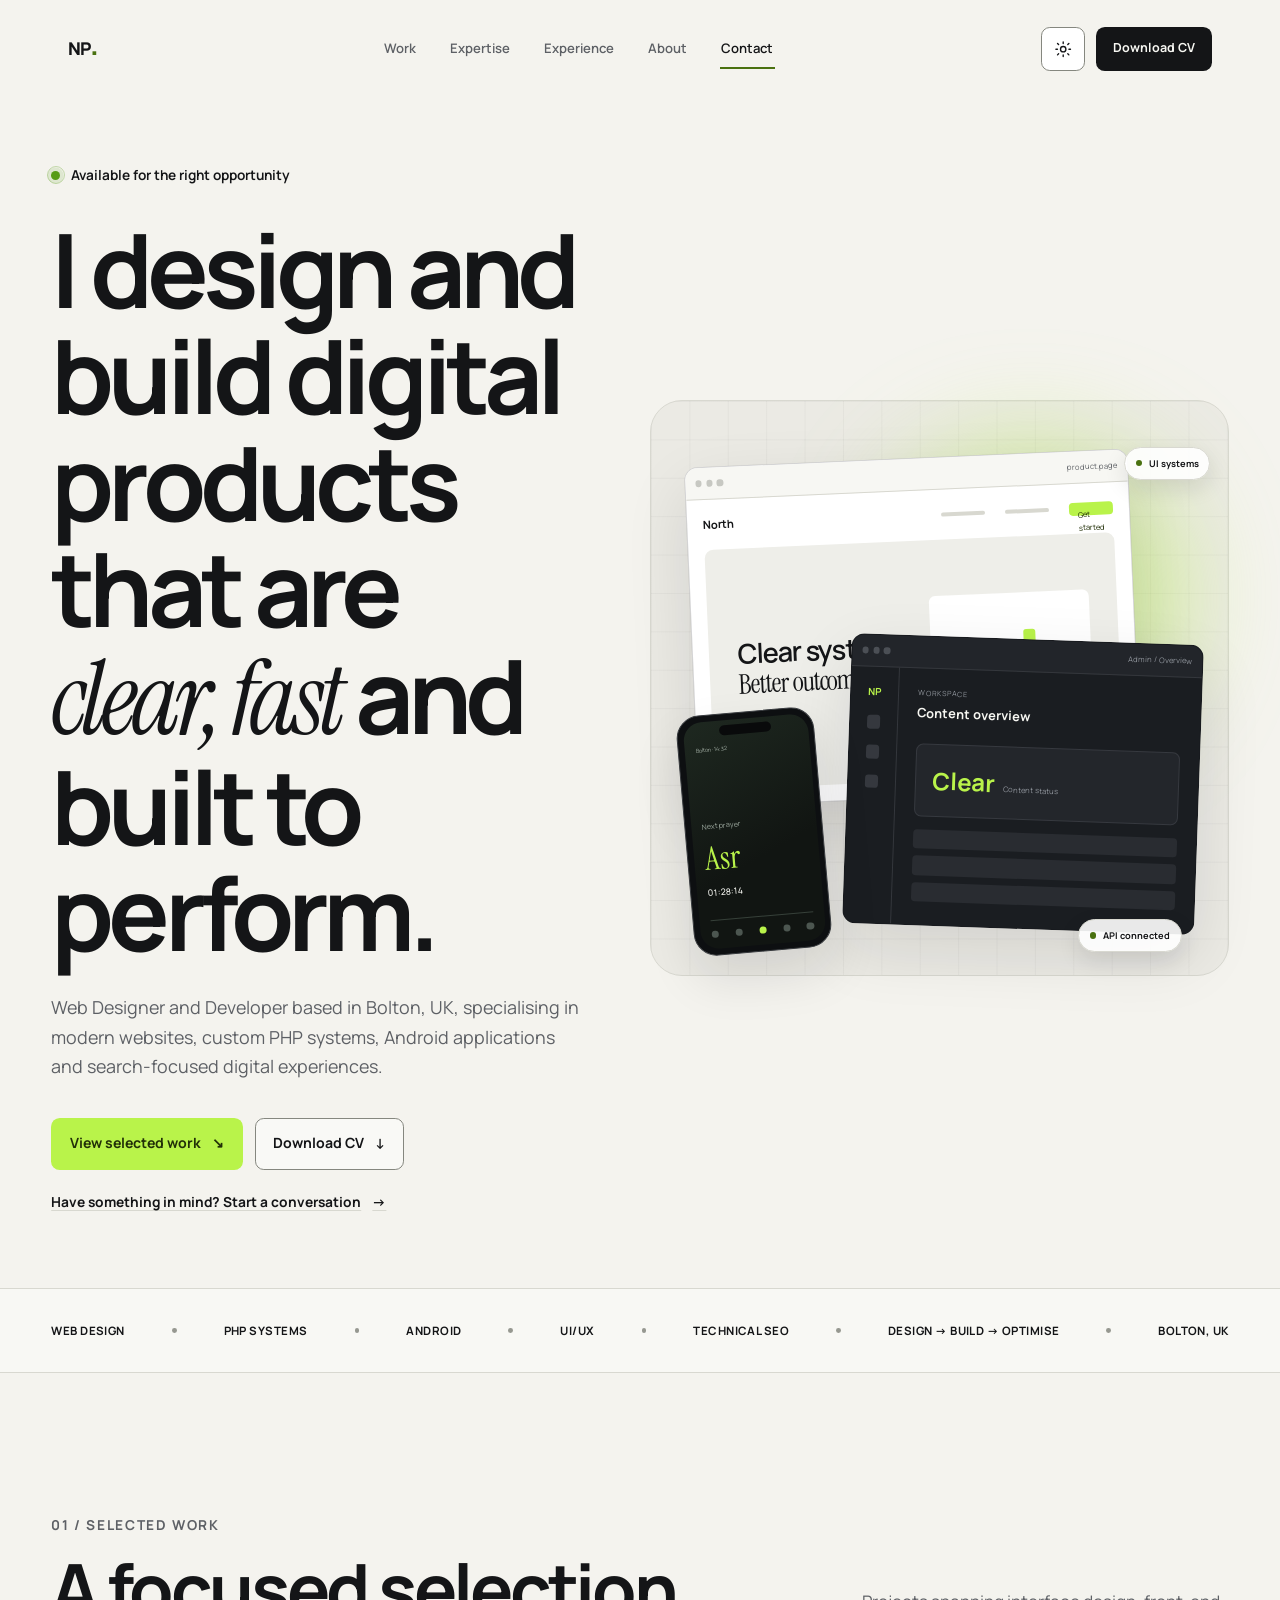
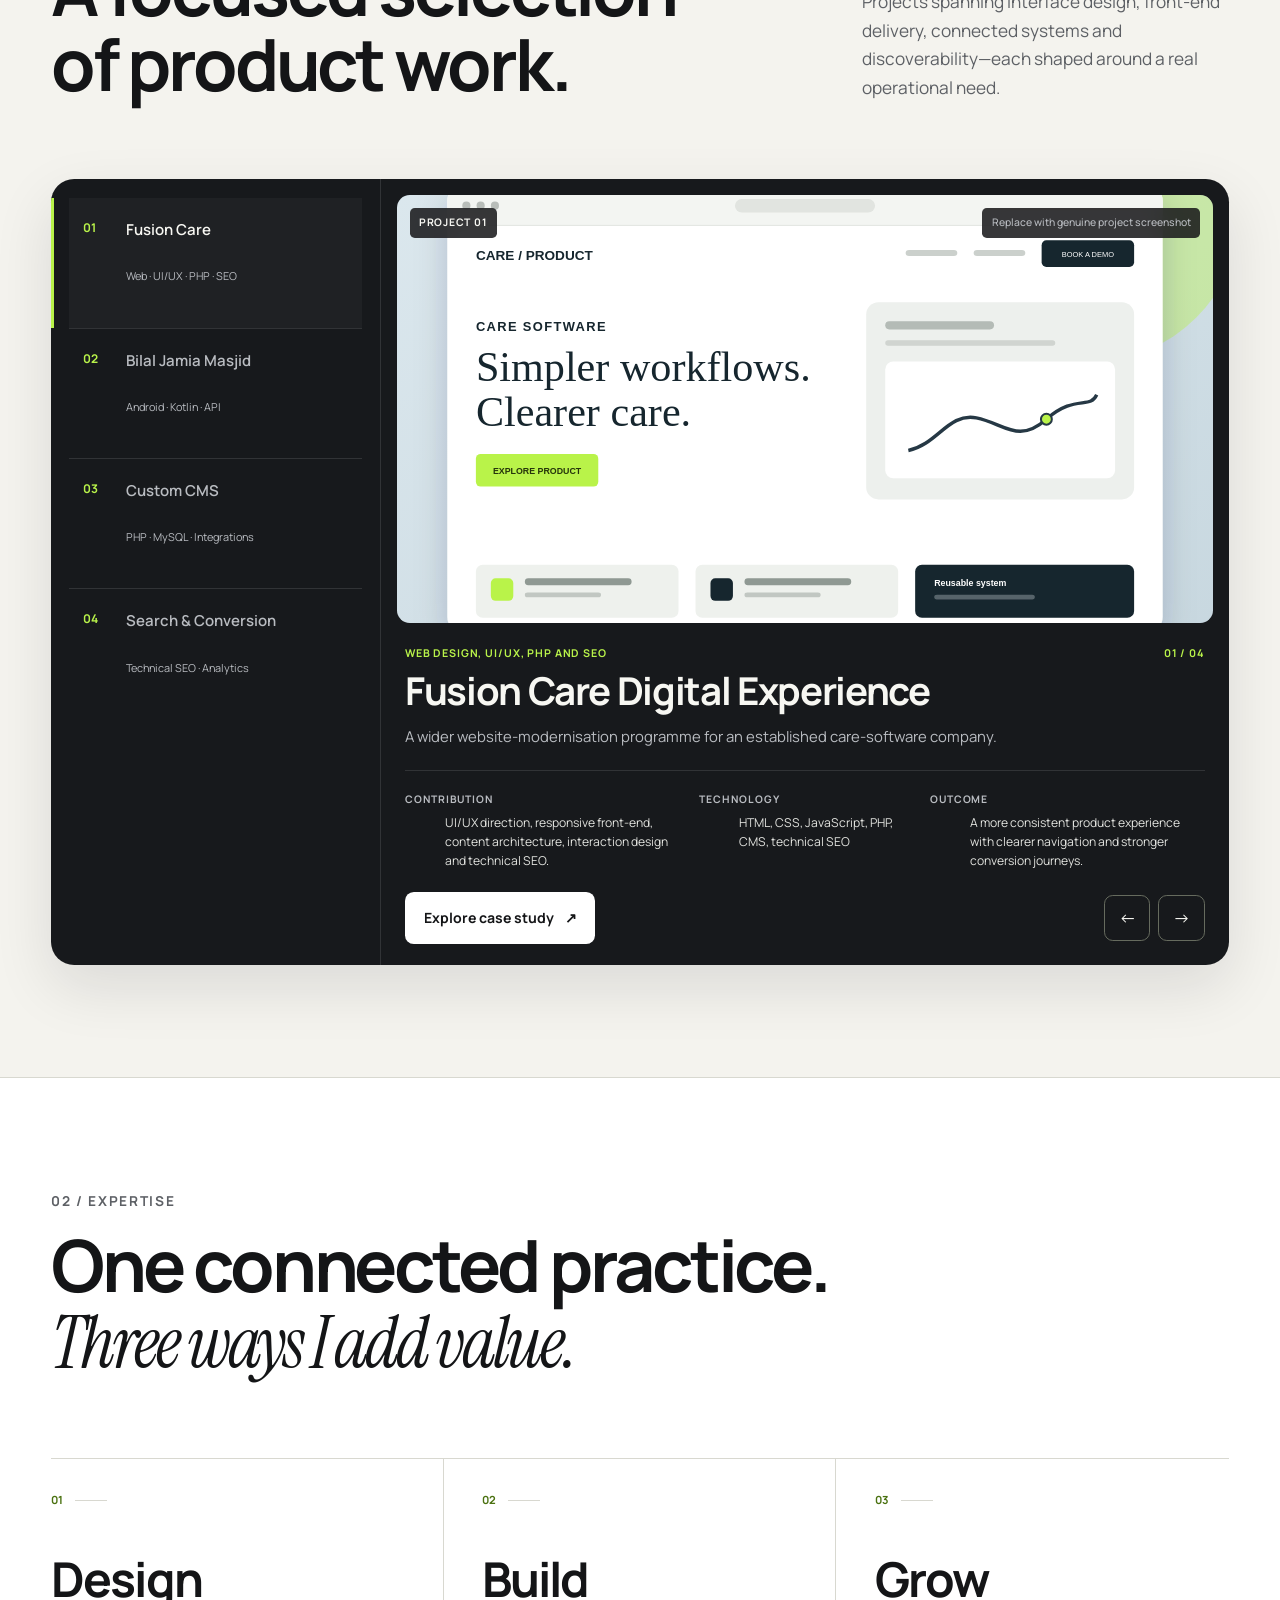
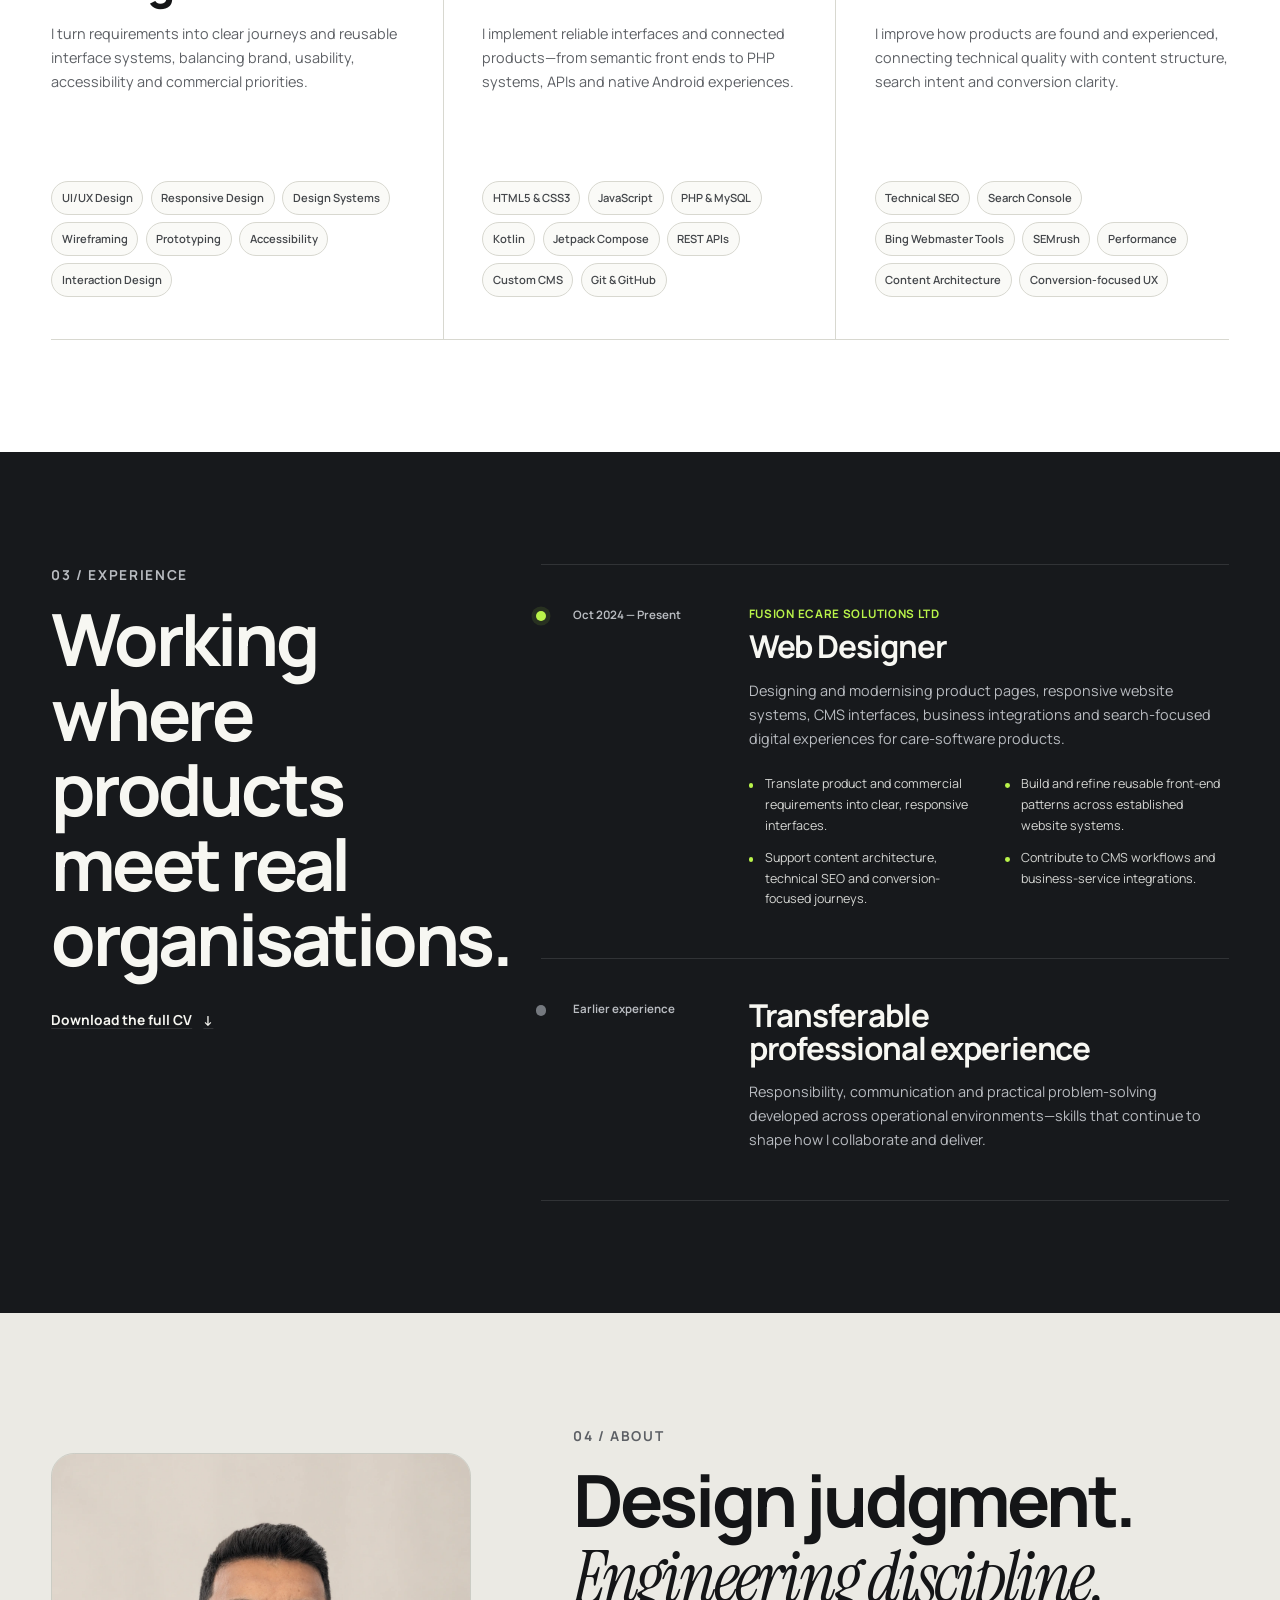
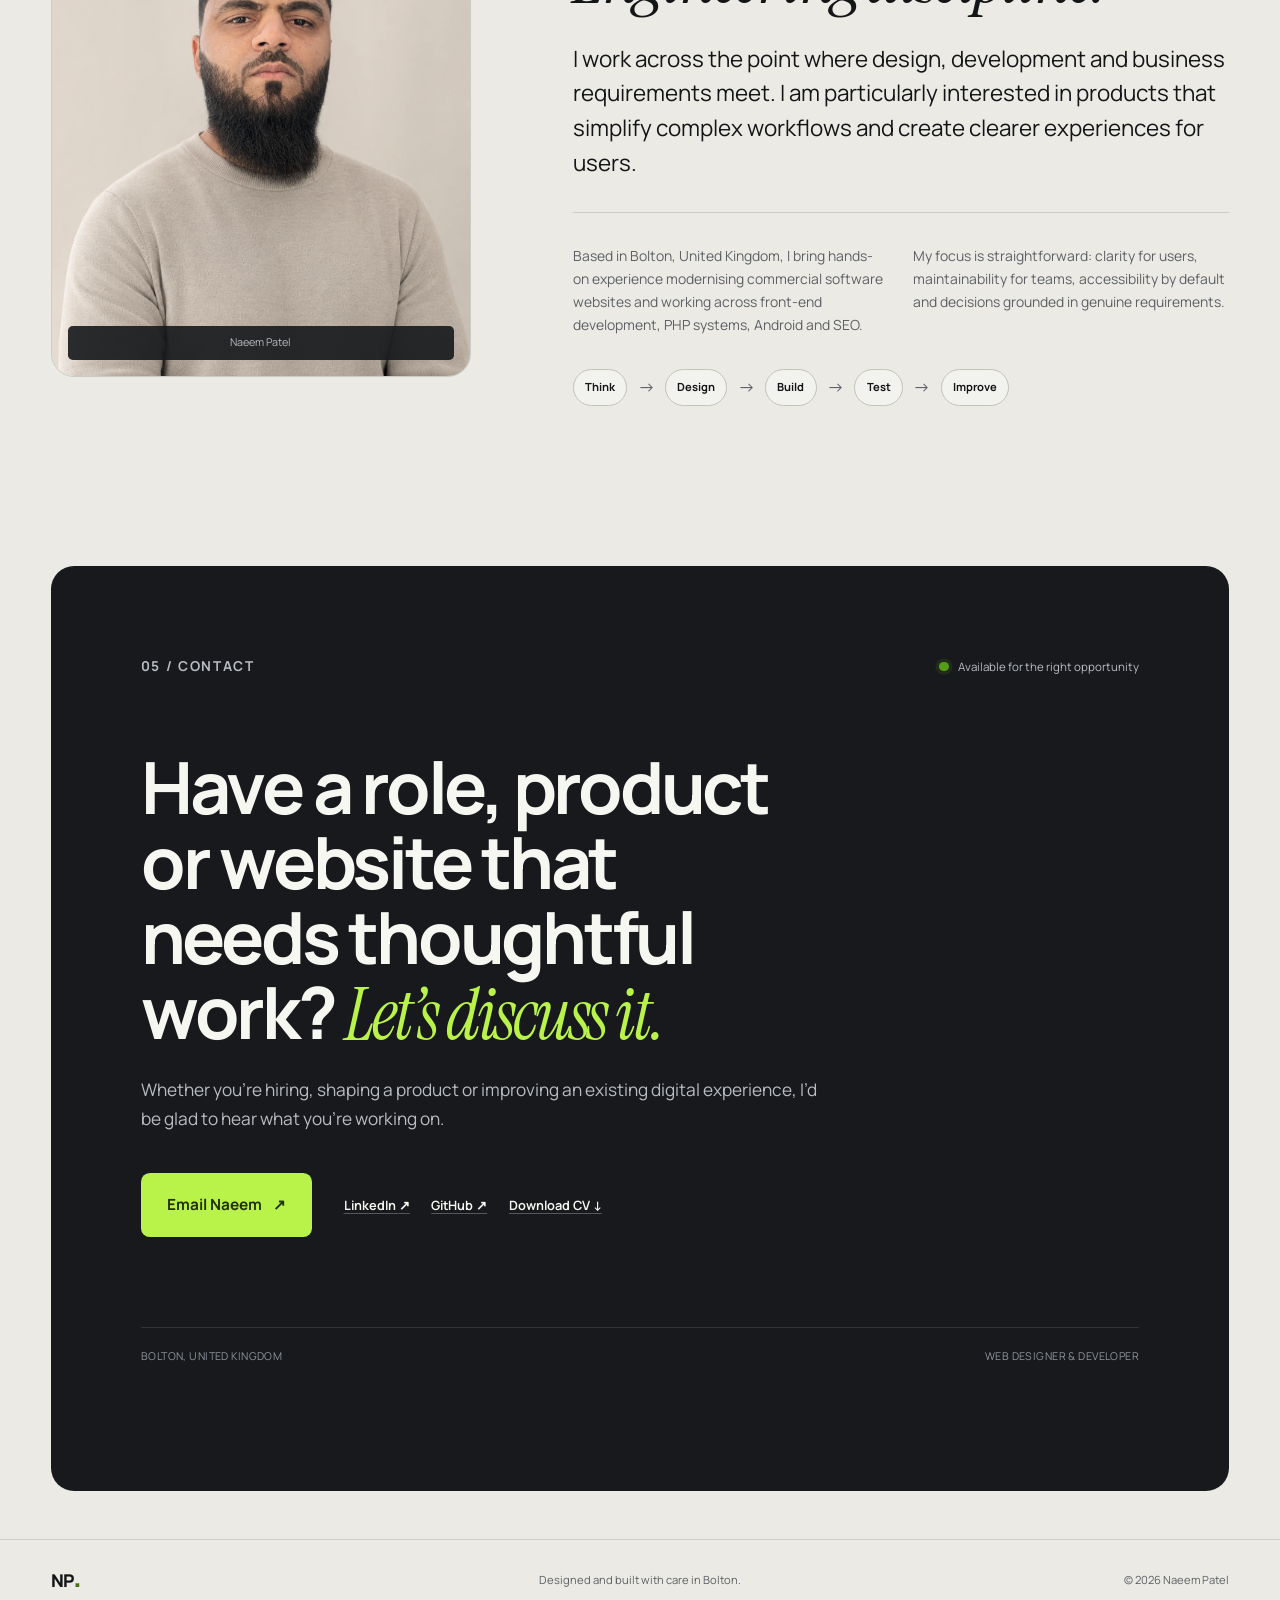
==== commit 52d79a5d: "fix: complete portfolio production audit" ====
--- a/index.html
+++ b/index.html
@@ -8,7 +8,8 @@
   <meta name="description"
     content="Portfolio of Naeem Patel, a Bolton-based Web Designer and Developer specialising in modern websites, PHP and MySQL systems, Android applications, UI/UX and technical SEO.">
   <meta name="author" content="Naeem Patel">
-  <meta name="theme-color" content="#F4F3EE">
+  <meta name="theme-color" media="(prefers-color-scheme: light)" content="#f4f3ee">
+  <meta name="theme-color" media="(prefers-color-scheme: dark)" content="#10110f">
   <meta name="robots" content="index, follow">
   <!-- Replace the example.com URLs before launch. See docs/CONTENT-CHECKLIST.md. -->
   <link rel="canonical" href="https://example.com/">
@@ -18,11 +19,33 @@
   <meta property="og:url" content="https://example.com/">
   <meta property="og:image" content="https://example.com/assets/images/placeholders/social-preview.svg">
   <meta property="og:image:alt" content="Naeem Patel portfolio — design, build and optimise">
+  <meta property="og:image:width" content="1200">
+  <meta property="og:image:height" content="630">
   <meta property="og:locale" content="en_GB">
   <meta name="twitter:card" content="summary_large_image">
   <meta name="twitter:title" content="Naeem Patel | Web Designer &amp; Developer">
   <meta name="twitter:description" content="Design, development and optimisation for thoughtful digital products.">
   <meta name="twitter:image" content="https://example.com/assets/images/placeholders/social-preview.svg">
+  <meta name="twitter:image:alt" content="Naeem Patel portfolio — design, build and optimise">
+  <script>
+    // Keep this tiny script in the head so the correct theme is applied before first paint.
+    (() => {
+      try {
+        const root = document.documentElement;
+        const stored = window.localStorage.getItem('naeem-portfolio-theme');
+        const theme = stored === 'light' || stored === 'dark'
+          ? stored
+          : (window.matchMedia?.('(prefers-color-scheme: dark)').matches ? 'dark' : 'light');
+        root.dataset.theme = theme;
+        document.querySelectorAll('meta[name="theme-color"]').forEach((meta) => {
+          meta.content = theme === 'dark' ? '#10110f' : '#f4f3ee';
+        });
+        root.classList.add('js');
+      } catch {
+        document.documentElement.classList.add('js');
+      }
+    })();
+  </script>
   <link rel="icon" href="favicon.svg" type="image/svg+xml">
   <link rel="manifest" href="site.webmanifest">
   <link rel="preconnect" href="https://fonts.googleapis.com">
@@ -75,8 +98,26 @@
         <a href="#about">About</a>
         <a href="#contact">Contact</a>
       </nav>
-      <a class="button button--small button--dark header-cv" href="assets/documents/naeem-patel-cv.pdf" download
-        data-placeholder-link="cv">Download CV</a>
+      <div class="header-actions">
+        <button class="theme-toggle theme-toggle--compact" type="button" aria-label="Switch to dark mode"
+          data-theme-toggle>
+          <span class="theme-toggle__label" data-theme-label>Light mode</span>
+          <span class="theme-toggle__icons" aria-hidden="true">
+            <svg class="theme-toggle__icon theme-toggle__sun" viewBox="0 0 24 24" fill="none" stroke="currentColor"
+              stroke-width="1.8" stroke-linecap="round" focusable="false" aria-hidden="true">
+              <circle cx="12" cy="12" r="3.5"></circle>
+              <path d="M12 2.5v2M12 19.5v2M4.6 4.6 6 6M18 18l1.4 1.4M2.5 12h2M19.5 12h2M4.6 19.4 6 18M18 6l1.4-1.4"></path>
+            </svg>
+            <svg class="theme-toggle__icon theme-toggle__moon" viewBox="0 0 24 24" fill="none" stroke="currentColor"
+              stroke-width="1.8" stroke-linecap="round" stroke-linejoin="round" focusable="false"
+              aria-hidden="true">
+              <path d="M20 15.3A8.5 8.5 0 0 1 8.7 4a8.5 8.5 0 1 0 11.3 11.3Z"></path>
+            </svg>
+          </span>
+        </button>
+        <a class="button button--small button--dark header-cv" href="assets/documents/naeem-patel-cv.pdf" download
+          data-placeholder-link="cv">Download CV</a>
+      </div>
       <button class="menu-button" type="button" aria-expanded="false" aria-controls="mobile-menu" aria-label="Open menu"
         data-menu-button>
         <span></span><span></span>
@@ -89,6 +130,22 @@
         <a href="#experience">Experience <span aria-hidden="true">03</span></a>
         <a href="#about">About <span aria-hidden="true">04</span></a>
         <a href="#contact">Contact <span aria-hidden="true">05</span></a>
+        <button class="theme-toggle theme-toggle--menu" type="button" aria-label="Switch to dark mode"
+          data-theme-toggle>
+          <span class="theme-toggle__label" data-theme-label>Light mode</span>
+          <span class="theme-toggle__icons" aria-hidden="true">
+            <svg class="theme-toggle__icon theme-toggle__sun" viewBox="0 0 24 24" fill="none" stroke="currentColor"
+              stroke-width="1.8" stroke-linecap="round" focusable="false" aria-hidden="true">
+              <circle cx="12" cy="12" r="3.5"></circle>
+              <path d="M12 2.5v2M12 19.5v2M4.6 4.6 6 6M18 18l1.4 1.4M2.5 12h2M19.5 12h2M4.6 19.4 6 18M18 6l1.4-1.4"></path>
+            </svg>
+            <svg class="theme-toggle__icon theme-toggle__moon" viewBox="0 0 24 24" fill="none" stroke="currentColor"
+              stroke-width="1.8" stroke-linecap="round" stroke-linejoin="round" focusable="false"
+              aria-hidden="true">
+              <path d="M20 15.3A8.5 8.5 0 0 1 8.7 4a8.5 8.5 0 1 0 11.3 11.3Z"></path>
+            </svg>
+          </span>
+        </button>
         <a class="button button--accent" href="assets/documents/naeem-patel-cv.pdf" download
           data-placeholder-link="cv">Download CV</a>
       </div>
@@ -343,9 +400,9 @@
     <section class="about section" id="about" aria-labelledby="about-title">
       <div class="shell about-layout">
         <div class="portrait-frame reveal">
-          <img src="assets/images/placeholders/portrait-placeholder.svg" width="800" height="1000" loading="lazy"
-            alt="Portrait placeholder for Naeem Patel; replace with a professional photograph">
-          <span>Portrait placeholder / 4:5</span>
+          <img src="assets/images/placeholders/portrait-placeholder.webp" width="800" height="1000" loading="lazy"
+            alt="Portrait of Naeem Patel">
+          <span>Naeem Patel</span>
         </div>
         <div class="about-copy reveal">
           <p class="eyebrow">04 / About</p>
@@ -379,19 +436,19 @@
         <p class="contact-panel__intro">Whether you’re hiring, shaping a product or improving an existing digital
           experience, I’d be glad to hear what you’re working on.</p>
         <div class="contact-actions">
-          <a class="button button--accent button--large" href="mailto:replace-with-email@example.com"
+          <a class="button button--accent button--large" href="mailto:naeem.patel.dev@gmail.com"
             data-placeholder-link="email">Email Naeem <span aria-hidden="true">↗</span></a>
           <div class="contact-links" aria-label="Professional links">
-            <a href="https://www.linkedin.com/in/REPLACE-WITH-USERNAME" data-placeholder-link="linkedin">LinkedIn <span
+            <a href="https://www.linkedin.com/in/patelnaeem" data-placeholder-link="linkedin">LinkedIn <span
                 aria-hidden="true">↗</span></a>
-            <a href="https://github.com/REPLACE-WITH-USERNAME" data-placeholder-link="github">GitHub <span
+            <a href="https://github.com/patelnaeem7" data-placeholder-link="github">GitHub <span
                 aria-hidden="true">↗</span></a>
             <a href="assets/documents/naeem-patel-cv.pdf" download data-placeholder-link="cv">Download CV <span
                 aria-hidden="true">↓</span></a>
           </div>
         </div>
         <div class="contact-panel__footer"><span>Bolton, United Kingdom</span><span>Web Designer &amp;
-            Developer</span><span id="placeholder-note">Contact links are launch placeholders</span></div>
+            Developer</span><span id="placeholder-note" hidden>Some contact links are launch placeholders</span></div>
         <p class="link-status" role="status" aria-live="polite" data-link-status></p>
       </div>
     </section>
@@ -460,10 +517,11 @@
     </div>
   </dialog>
 
+  <script src="assets/js/theme.js" defer></script>
   <script src="assets/js/main.js" defer></script>
   <script src="assets/js/navigation.js" defer></script>
   <script src="assets/js/projects.js" defer></script>
   <script src="assets/js/dialogs.js" defer></script>
 </body>
 
-</html>+</html>
--- a/assets/css/tokens.css
+++ b/assets/css/tokens.css
@@ -2,18 +2,90 @@
   color-scheme: light;
   --colour-canvas: #f4f3ee;
   --colour-surface: #ffffff;
+  --colour-surface-raised: #ffffff;
+  --colour-surface-soft: #ebeae4;
   --colour-ink: #141517;
   --colour-muted: #5d6065;
   --colour-border: #d8d8d0;
-  --colour-line-dark: #313336;
+  --colour-border-strong: #85877f;
+  --colour-accent: #b9f34a;
+  --colour-accent-hover: #a8e239;
+  --colour-accent-ink: #223008;
+  --colour-accent-ring: rgba(185, 243, 74, 0.11);
+  --colour-focus: #4a7110;
+  --colour-overlay: rgba(11, 12, 14, 0.72);
+  --colour-shadow: rgba(20, 21, 23, 0.11);
+  --colour-shadow-strong: rgba(0, 0, 0, 0.42);
+  --colour-nav-border: rgba(20, 21, 23, 0.09);
+  --colour-nav-background: rgba(255, 255, 255, 0.88);
+  --colour-menu-background: rgba(255, 255, 255, 0.97);
+  --colour-solid-button-background: #141517;
+  --colour-solid-button-text: #f7f7f2;
+  --colour-solid-button-hover: #303236;
+  --colour-ghost-background: rgba(255, 255, 255, 0.5);
+  --colour-grid-line: rgba(20, 21, 23, 0.035);
+  --colour-composition: #ebeae4;
+  --colour-composition-glow: rgba(185, 243, 74, 0.48);
+  --colour-window-border: rgba(20, 21, 23, 0.18);
+  --colour-window-bar: #f7f7f3;
+  --colour-window-dot: #c7c8c2;
+  --colour-mock-body: #eeeee9;
+  --colour-floating-surface: rgba(255, 255, 255, 0.9);
+  --colour-strip-surface: rgba(255, 255, 255, 0.35);
+  --colour-divider-dot: #969890;
+  --colour-chip-text: #44474b;
+  --colour-chip-surface: #fafaf7;
+  --colour-section-tint: #ebeae4;
+  --colour-tint-border: #cbccc4;
+  --colour-portrait-surface: #dfe0d9;
+  --colour-process-border: #c2c3bb;
+  --colour-process-surface: rgba(255, 255, 255, 0.35);
+  --colour-error-card: rgba(255, 255, 255, 0.92);
+  --colour-portrait-label: rgba(23, 25, 28, 0.9);
+  --colour-footer-border: #cdcec6;
+  --colour-footer-muted: #92969d;
+  --colour-link-underline-dark: #55595f;
+  --colour-status: #579c16;
+  --colour-status-soft: rgba(87, 156, 22, 0.14);
+  --colour-status-ring: rgba(87, 156, 22, 0.32);
+  --colour-invalid: #a52a2a;
+  --colour-invalid-soft: rgba(165, 42, 42, 0.08);
+
+  /* Intentionally dark editorial surfaces shared by both themes. */
   --colour-dark: #17191c;
   --colour-dark-soft: #202328;
   --colour-dark-text: #f7f7f2;
+  --colour-dark-body-text: #e2e3df;
   --colour-dark-muted: #b9bcc1;
-  --colour-accent: #b9f34a;
-  --colour-accent-hover: #a8e239;
-  --colour-accent-ink: #223008;
-  --colour-focus: #4a7110;
+  --colour-line-dark: #313336;
+  --colour-control-border-dark: #666b5e;
+  --colour-dark-hover: rgba(255, 255, 255, 0.035);
+  --colour-media-badge: rgba(20, 21, 23, 0.85);
+  --colour-media-caption: rgba(20, 21, 23, 0.88);
+  --colour-dialog-border: #383b40;
+  --colour-dialog-bar: rgba(23, 25, 28, 0.94);
+  --colour-timeline-text: #d5d6d3;
+  --colour-timeline-marker-muted: #75797f;
+
+  /* Interface illustration colours stay purposeful rather than inverted. */
+  --colour-admin-surface: #1a1d21;
+  --colour-admin-bar: #22252a;
+  --colour-admin-border: #34373c;
+  --colour-admin-dot: #4b4f55;
+  --colour-admin-muted: #8f949b;
+  --colour-admin-control: #35383e;
+  --colour-admin-panel: #23262b;
+  --colour-admin-panel-border: #36393f;
+  --colour-admin-row: #292c31;
+  --colour-phone-frame: #0d0f11;
+  --colour-phone-border: #383b3f;
+  --colour-phone-notch: #090a0b;
+  --colour-phone-surface-start: #1e2820;
+  --colour-phone-surface-end: #111512;
+  --colour-phone-muted: #9ca89e;
+  --colour-phone-divider: #364039;
+  --colour-phone-dot: #4c5650;
+
   --font-sans: "Manrope", "Segoe UI", Helvetica, Arial, sans-serif;
   --font-serif: "Instrument Serif", Georgia, "Times New Roman", serif;
   --step--1: clamp(0.78rem, 0.75rem + 0.13vw, 0.86rem);
@@ -36,9 +108,137 @@
   --radius-sm: 0.55rem;
   --radius-md: 1rem;
   --radius-lg: 1.45rem;
-  --shadow-nav: 0 12px 38px rgba(20, 21, 23, 0.1);
-  --shadow-panel: 0 22px 60px rgba(20, 21, 23, 0.11);
+  --shadow-nav: 0 12px 38px var(--colour-shadow);
+  --shadow-panel: 0 22px 60px var(--colour-shadow);
   --transition-fast: 160ms ease;
   --transition-medium: 320ms cubic-bezier(0.22, 1, 0.36, 1);
-}
-
+  --transition-theme: 220ms ease;
+}
+
+[data-theme="light"] {
+  color-scheme: light;
+}
+
+[data-theme="dark"] {
+  color-scheme: dark;
+  --colour-canvas: #10110f;
+  --colour-surface: #171815;
+  --colour-surface-raised: #1d1f1b;
+  --colour-surface-soft: #141512;
+  --colour-ink: #f4f3ee;
+  --colour-muted: #a7aaa3;
+  --colour-border: #30332c;
+  --colour-border-strong: #686e5f;
+  --colour-accent: #b9f34a;
+  --colour-accent-hover: #c5f765;
+  --colour-accent-ink: #151a0e;
+  --colour-focus: #b9f34a;
+  --colour-overlay: rgba(5, 6, 5, 0.78);
+  --colour-shadow: rgba(0, 0, 0, 0.32);
+  --colour-shadow-strong: rgba(0, 0, 0, 0.58);
+  --colour-nav-border: rgba(244, 243, 238, 0.1);
+  --colour-nav-background: rgba(23, 24, 21, 0.88);
+  --colour-menu-background: rgba(23, 24, 21, 0.97);
+  --colour-solid-button-background: #f4f3ee;
+  --colour-solid-button-text: #151a0e;
+  --colour-solid-button-hover: #d9d9d2;
+  --colour-ghost-background: rgba(29, 31, 27, 0.58);
+  --colour-grid-line: rgba(244, 243, 238, 0.045);
+  --colour-composition: #151613;
+  --colour-composition-glow: rgba(185, 243, 74, 0.17);
+  --colour-window-border: rgba(244, 243, 238, 0.14);
+  --colour-window-bar: #20211e;
+  --colour-window-dot: #5a5d54;
+  --colour-mock-body: #1b1d19;
+  --colour-floating-surface: rgba(29, 31, 27, 0.93);
+  --colour-strip-surface: rgba(23, 24, 21, 0.55);
+  --colour-divider-dot: #62665c;
+  --colour-chip-text: #d7d9d2;
+  --colour-chip-surface: #1d1f1b;
+  --colour-section-tint: #141512;
+  --colour-tint-border: #30332c;
+  --colour-portrait-surface: #1d1f1b;
+  --colour-process-border: #464a40;
+  --colour-process-surface: rgba(29, 31, 27, 0.72);
+  --colour-error-card: rgba(23, 24, 21, 0.95);
+  --colour-footer-border: #30332c;
+  --colour-footer-muted: #a7aaa3;
+  --colour-link-underline-dark: #666b5e;
+  --colour-status: #9bd94d;
+  --colour-status-soft: rgba(155, 217, 77, 0.16);
+  --colour-status-ring: rgba(155, 217, 77, 0.38);
+  --colour-invalid: #ff9c91;
+  --colour-invalid-soft: rgba(255, 156, 145, 0.1);
+  --colour-dark: #171815;
+  --colour-dark-soft: #1d1f1b;
+  --colour-dark-text: #f4f3ee;
+  --colour-dark-body-text: #dedfd9;
+  --colour-dark-muted: #aeb1a9;
+  --colour-line-dark: #3b3f37;
+  --colour-control-border-dark: #666b5e;
+  --colour-dialog-border: #464a40;
+  --colour-dialog-bar: rgba(23, 24, 21, 0.94);
+}
+
+/* With JavaScript disabled, the operating-system preference remains authoritative. */
+@media (prefers-color-scheme: dark) {
+  :root:not([data-theme="light"]):not([data-theme="dark"]) {
+    color-scheme: dark;
+    --colour-canvas: #10110f;
+    --colour-surface: #171815;
+    --colour-surface-raised: #1d1f1b;
+    --colour-surface-soft: #141512;
+    --colour-ink: #f4f3ee;
+    --colour-muted: #a7aaa3;
+    --colour-border: #30332c;
+    --colour-border-strong: #686e5f;
+    --colour-accent-hover: #c5f765;
+    --colour-accent-ink: #151a0e;
+    --colour-focus: #b9f34a;
+    --colour-overlay: rgba(5, 6, 5, 0.78);
+    --colour-shadow: rgba(0, 0, 0, 0.32);
+    --colour-shadow-strong: rgba(0, 0, 0, 0.58);
+    --colour-nav-border: rgba(244, 243, 238, 0.1);
+    --colour-nav-background: rgba(23, 24, 21, 0.88);
+    --colour-menu-background: rgba(23, 24, 21, 0.97);
+    --colour-solid-button-background: #f4f3ee;
+    --colour-solid-button-text: #151a0e;
+    --colour-solid-button-hover: #d9d9d2;
+    --colour-ghost-background: rgba(29, 31, 27, 0.58);
+    --colour-grid-line: rgba(244, 243, 238, 0.045);
+    --colour-composition: #151613;
+    --colour-composition-glow: rgba(185, 243, 74, 0.17);
+    --colour-window-border: rgba(244, 243, 238, 0.14);
+    --colour-window-bar: #20211e;
+    --colour-window-dot: #5a5d54;
+    --colour-mock-body: #1b1d19;
+    --colour-floating-surface: rgba(29, 31, 27, 0.93);
+    --colour-strip-surface: rgba(23, 24, 21, 0.55);
+    --colour-divider-dot: #62665c;
+    --colour-chip-text: #d7d9d2;
+    --colour-chip-surface: #1d1f1b;
+    --colour-section-tint: #141512;
+    --colour-tint-border: #30332c;
+    --colour-portrait-surface: #1d1f1b;
+    --colour-process-border: #464a40;
+    --colour-process-surface: rgba(29, 31, 27, 0.72);
+    --colour-error-card: rgba(23, 24, 21, 0.95);
+    --colour-footer-border: #30332c;
+    --colour-footer-muted: #a7aaa3;
+    --colour-link-underline-dark: #666b5e;
+    --colour-status: #9bd94d;
+    --colour-status-soft: rgba(155, 217, 77, 0.16);
+    --colour-status-ring: rgba(155, 217, 77, 0.38);
+    --colour-invalid: #ff9c91;
+    --colour-invalid-soft: rgba(255, 156, 145, 0.1);
+    --colour-dark: #171815;
+    --colour-dark-soft: #1d1f1b;
+    --colour-dark-text: #f4f3ee;
+    --colour-dark-body-text: #dedfd9;
+    --colour-dark-muted: #aeb1a9;
+    --colour-line-dark: #3b3f37;
+    --colour-control-border-dark: #666b5e;
+    --colour-dialog-border: #464a40;
+    --colour-dialog-bar: rgba(23, 24, 21, 0.94);
+  }
+}
--- a/assets/css/base.css
+++ b/assets/css/base.css
@@ -8,6 +8,7 @@
   background: var(--colour-canvas);
   scroll-behavior: smooth;
   scroll-padding-top: 6.5rem;
+  scrollbar-color: var(--colour-border-strong) var(--colour-canvas);
 }
 
 body {
@@ -43,6 +44,37 @@
   font: inherit;
 }
 
+input,
+textarea,
+select {
+  border: 1px solid var(--colour-border-strong);
+  border-radius: var(--radius-sm);
+  color: var(--colour-ink);
+  background: var(--colour-surface-raised);
+}
+
+input::placeholder,
+textarea::placeholder {
+  color: var(--colour-muted);
+  opacity: 1;
+}
+
+input:disabled,
+textarea:disabled,
+select:disabled,
+button:disabled,
+[aria-disabled="true"] {
+  opacity: 0.55;
+  cursor: not-allowed;
+}
+
+input[aria-invalid="true"],
+textarea[aria-invalid="true"],
+select[aria-invalid="true"] {
+  border-color: var(--colour-invalid);
+  background: var(--colour-invalid-soft);
+}
+
 button,
 a {
   -webkit-tap-highlight-color: transparent;
@@ -99,6 +131,21 @@
   outline-offset: 4px;
 }
 
+::-webkit-scrollbar {
+  width: 0.75rem;
+  height: 0.75rem;
+}
+
+::-webkit-scrollbar-track {
+  background: var(--colour-canvas);
+}
+
+::-webkit-scrollbar-thumb {
+  border: 0.2rem solid var(--colour-canvas);
+  border-radius: 999px;
+  background: var(--colour-border-strong);
+}
+
 [hidden] {
   display: none !important;
 }
@@ -186,6 +233,11 @@
   color: var(--colour-muted);
 }
 
+.theme-ready body,
+.theme-ready :where(.header-inner, .mobile-menu, .hero-composition, .interface-window, .capability-strip, .expertise, .experience, .about, .contact, .site-footer, .error-card, input, textarea, select) {
+  transition: color var(--transition-theme), background-color var(--transition-theme), border-color var(--transition-theme), box-shadow var(--transition-theme);
+}
+
 .reveal {
   transition: opacity 600ms ease, transform 600ms cubic-bezier(0.22, 1, 0.36, 1);
 }
--- a/assets/css/components.css
+++ b/assets/css/components.css
@@ -23,8 +23,8 @@
 .site-header.is-scrolled .header-inner,
 .site-header.is-menu-open .header-inner {
   min-height: 3.7rem;
-  border-color: rgba(20, 21, 23, 0.09);
-  background: rgba(255, 255, 255, 0.88);
+  border-color: var(--colour-nav-border);
+  background: var(--colour-nav-background);
   box-shadow: var(--shadow-nav);
   backdrop-filter: blur(18px);
 }
@@ -80,6 +80,12 @@
 .desktop-nav a[aria-current="location"]::after {
   transform: scaleX(1);
   transform-origin: left;
+}
+
+.header-actions {
+  display: flex;
+  align-items: center;
+  gap: 0.65rem;
 }
 
 .button {
@@ -104,12 +110,16 @@
   transition: transform var(--transition-fast);
 }
 
-.button:hover {
+.button:not(:disabled):not([aria-disabled="true"]):hover {
   transform: translateY(-2px);
 }
 
-.button:hover span {
+.button:not(:disabled):not([aria-disabled="true"]):hover span {
   transform: translate(2px, -2px);
+}
+
+.button:not(:disabled):not([aria-disabled="true"]):active {
+  transform: translateY(0);
 }
 
 .button--small {
@@ -134,21 +144,21 @@
 }
 
 .button--dark {
-  color: var(--colour-dark-text);
-  background: var(--colour-ink);
+  color: var(--colour-solid-button-text);
+  background: var(--colour-solid-button-background);
 }
 
 .button--dark:hover {
-  background: #303236;
+  background: var(--colour-solid-button-hover);
 }
 
 .button--ghost {
-  border-color: var(--colour-border);
-  background: rgba(255, 255, 255, 0.5);
+  border-color: var(--colour-border-strong);
+  background: var(--colour-ghost-background);
 }
 
 .button--ghost:hover {
-  border-color: #a5a69e;
+  border-color: var(--colour-border-strong);
   background: var(--colour-surface);
 }
 
@@ -185,11 +195,100 @@
   transform: translateX(0.25rem);
 }
 
+.theme-toggle {
+  display: none;
+  min-width: 2.75rem;
+  min-height: 2.75rem;
+  align-items: center;
+  justify-content: center;
+  gap: 0.75rem;
+  padding: 0.55rem;
+  border: 1px solid var(--colour-border-strong);
+  border-radius: var(--radius-sm);
+  color: var(--colour-ink);
+  background: var(--colour-surface);
+  cursor: pointer;
+  transition: color var(--transition-fast), background-color var(--transition-fast), border-color var(--transition-fast), transform var(--transition-fast);
+}
+
+.js .theme-toggle {
+  display: inline-flex;
+}
+
+.theme-toggle:hover {
+  border-color: var(--colour-border-strong);
+  background: var(--colour-surface-raised);
+  transform: translateY(-1px);
+}
+
+.theme-toggle:not(:disabled):active,
+.menu-button:not(:disabled):active,
+.project-controls button:not(:disabled):active,
+.dialog-close:not(:disabled):active {
+  transform: scale(0.96);
+}
+
+.theme-toggle__icons {
+  display: grid;
+  width: 1.15rem;
+  height: 1.15rem;
+  flex: 0 0 auto;
+  place-items: center;
+}
+
+.theme-toggle__icon {
+  grid-area: 1 / 1;
+  width: 1.15rem;
+  height: 1.15rem;
+}
+
+.theme-toggle__moon {
+  display: none;
+}
+
+[data-theme="dark"] .theme-toggle__sun {
+  display: none;
+}
+
+[data-theme="dark"] .theme-toggle__moon {
+  display: block;
+}
+
+.theme-toggle__label {
+  position: absolute;
+  width: 1px;
+  height: 1px;
+  padding: 0;
+  overflow: hidden;
+  clip: rect(0, 0, 0, 0);
+  white-space: nowrap;
+  border: 0;
+}
+
+.theme-toggle--menu {
+  width: 100%;
+  min-height: 3.25rem;
+  justify-content: space-between;
+  margin-top: 1rem;
+  padding-inline: 0.9rem;
+  font-size: 0.82rem;
+  font-weight: 700;
+}
+
+.theme-toggle--menu .theme-toggle__label {
+  position: static;
+  width: auto;
+  height: auto;
+  overflow: visible;
+  clip: auto;
+  white-space: normal;
+}
+
 .menu-button {
   display: none;
   width: 2.75rem;
   height: 2.75rem;
-  border: 1px solid var(--colour-border);
+  border: 1px solid var(--colour-border-strong);
   border-radius: var(--radius-sm);
   background: var(--colour-surface);
   cursor: pointer;
@@ -215,9 +314,9 @@
 .mobile-menu {
   width: min(100% - (2 * var(--gutter)), var(--shell));
   margin: 0.45rem auto 0;
-  border: 1px solid rgba(20, 21, 23, 0.09);
+  border: 1px solid var(--colour-nav-border);
   border-radius: var(--radius-md);
-  background: rgba(255, 255, 255, 0.97);
+  background: var(--colour-menu-background);
   box-shadow: var(--shadow-panel);
   pointer-events: auto;
 }
@@ -299,7 +398,11 @@
 .project-tabs button:hover,
 .project-tabs button[aria-selected="true"] {
   color: var(--colour-dark-text);
-  background: rgba(255, 255, 255, 0.035);
+  background: var(--colour-dark-hover);
+}
+
+.project-tabs button:active {
+  background: var(--colour-dark-soft);
 }
 
 .project-tabs button[aria-selected="true"]::before {
@@ -368,7 +471,7 @@
   padding: 0.42rem 0.58rem;
   border-radius: 0.3rem;
   color: var(--colour-dark-text);
-  background: rgba(20, 21, 23, 0.85);
+  background: var(--colour-media-badge);
   font-size: 0.65rem;
   font-weight: 700;
   letter-spacing: 0.07em;
@@ -441,7 +544,7 @@
 }
 
 .project-meta dd {
-  color: #e2e3df;
+  color: var(--colour-dark-body-text);
   font-size: 0.76rem;
   line-height: 1.55;
 }
@@ -462,7 +565,7 @@
 .project-controls button {
   width: 2.9rem;
   height: 2.9rem;
-  border: 1px solid var(--colour-line-dark);
+  border: 1px solid var(--colour-control-border-dark);
   border-radius: var(--radius-sm);
   color: var(--colour-dark-text);
   background: transparent;
@@ -493,15 +596,15 @@
   margin: auto;
   padding: 0;
   overflow: hidden;
-  border: 1px solid #383b40;
+  border: 1px solid var(--colour-dialog-border);
   border-radius: var(--radius-lg);
   color: var(--colour-dark-text);
   background: var(--colour-dark);
-  box-shadow: 0 32px 100px rgba(0, 0, 0, 0.42);
+  box-shadow: 0 32px 100px var(--colour-shadow-strong);
 }
 
 .case-dialog::backdrop {
-  background: rgba(11, 12, 14, 0.72);
+  background: var(--colour-overlay);
   backdrop-filter: blur(8px);
 }
 
@@ -521,7 +624,7 @@
   justify-content: space-between;
   padding: 0.75rem clamp(1rem, 3vw, 2rem);
   border-bottom: 1px solid var(--colour-line-dark);
-  background: rgba(23, 25, 28, 0.94);
+  background: var(--colour-dialog-bar);
   backdrop-filter: blur(15px);
 }
 
@@ -541,7 +644,7 @@
   display: grid;
   width: 2.75rem;
   height: 2.75rem;
-  border: 1px solid var(--colour-line-dark);
+  border: 1px solid var(--colour-control-border-dark);
   border-radius: 50%;
   color: var(--colour-dark-text);
   background: transparent;
@@ -671,7 +774,7 @@
   padding: 0.45rem 0.6rem;
   border-radius: 0.35rem;
   color: var(--colour-dark-muted);
-  background: rgba(20, 21, 23, 0.88);
+  background: var(--colour-media-caption);
   font-size: 0.65rem;
 }
 
@@ -705,10 +808,17 @@
 
 .case-dialog__links {
   display: flex;
+  flex-wrap: wrap;
   gap: 0.6rem;
 }
 
 .case-link.is-placeholder {
-  cursor: not-allowed;
-}
-
+  cursor: default;
+}
+
+.project-showcase :focus-visible,
+.experience :focus-visible,
+.contact-panel :focus-visible,
+.case-dialog :focus-visible {
+  outline-color: var(--colour-accent);
+}
--- a/assets/css/sections.css
+++ b/assets/css/sections.css
@@ -27,14 +27,14 @@
   width: 0.58rem;
   height: 0.58rem;
   border-radius: 50%;
-  background: #579c16;
-  box-shadow: 0 0 0 0.22rem rgba(87, 156, 22, 0.14);
+  background: var(--colour-status);
+  box-shadow: 0 0 0 0.22rem var(--colour-status-soft);
 }
 
 .availability span::after {
   position: absolute;
   inset: -0.28rem;
-  border: 1px solid rgba(87, 156, 22, 0.32);
+  border: 1px solid var(--colour-status-ring);
   border-radius: inherit;
   content: "";
   animation: availability-pulse 2.8s ease-out infinite;
@@ -82,9 +82,9 @@
   border: 1px solid var(--colour-border);
   border-radius: 2rem;
   background:
-    linear-gradient(rgba(20, 21, 23, 0.035) 1px, transparent 1px),
-    linear-gradient(90deg, rgba(20, 21, 23, 0.035) 1px, transparent 1px),
-    #ebeae4;
+    linear-gradient(var(--colour-grid-line) 1px, transparent 1px),
+    linear-gradient(90deg, var(--colour-grid-line) 1px, transparent 1px),
+    var(--colour-composition);
   background-size: 2.4rem 2.4rem;
   isolation: isolate;
 }
@@ -97,7 +97,7 @@
   width: 52%;
   aspect-ratio: 1;
   border-radius: 50%;
-  background: rgba(185, 243, 74, 0.48);
+  background: var(--colour-composition-glow);
   filter: blur(55px);
   content: "";
 }
@@ -105,10 +105,10 @@
 .interface-window {
   position: absolute;
   overflow: hidden;
-  border: 1px solid rgba(20, 21, 23, 0.18);
+  border: 1px solid var(--colour-window-border);
   border-radius: 0.8rem;
   background: var(--colour-surface);
-  box-shadow: 0 24px 65px rgba(20, 21, 23, 0.14);
+  box-shadow: 0 24px 65px var(--colour-shadow);
 }
 
 .interface-window--web {
@@ -125,7 +125,7 @@
   bottom: 8%;
   width: 61%;
   color: var(--colour-dark-text);
-  background: #1a1d21;
+  background: var(--colour-admin-surface);
   transform: rotate(2deg);
 }
 
@@ -136,14 +136,14 @@
   gap: 0.28rem;
   padding-inline: 0.65rem;
   border-bottom: 1px solid var(--colour-border);
-  background: #f7f7f3;
+  background: var(--colour-window-bar);
 }
 
 .window-bar i {
   width: 0.38rem;
   height: 0.38rem;
   border-radius: 50%;
-  background: #c7c8c2;
+  background: var(--colour-window-dot);
 }
 
 .window-bar span {
@@ -153,16 +153,16 @@
 }
 
 .window-bar--dark {
-  border-color: #34373c;
-  background: #22252a;
+  border-color: var(--colour-admin-border);
+  background: var(--colour-admin-bar);
 }
 
 .window-bar--dark i {
-  background: #4b4f55;
+  background: var(--colour-admin-dot);
 }
 
 .window-bar--dark span {
-  color: #8f949b;
+  color: var(--colour-admin-muted);
 }
 
 .web-mock {
@@ -207,7 +207,7 @@
   min-height: 15rem;
   padding: 1.8rem;
   border-radius: 0.55rem;
-  background: #eeeee9;
+  background: var(--colour-mock-body);
 }
 
 .web-mock__body p {
@@ -257,7 +257,7 @@
   align-items: center;
   gap: 1rem;
   padding-top: 1rem;
-  border-right: 1px solid #34373c;
+  border-right: 1px solid var(--colour-admin-border);
 }
 
 .admin-mock aside b {
@@ -269,7 +269,7 @@
   width: 0.85rem;
   height: 0.85rem;
   border-radius: 0.2rem;
-  background: #35383e;
+  background: var(--colour-admin-control);
 }
 
 .admin-mock > div {
@@ -278,7 +278,7 @@
 
 .admin-mock small {
   display: block;
-  color: #888d94;
+  color: var(--colour-admin-muted);
   font-size: 0.45rem;
   letter-spacing: 0.1em;
 }
@@ -295,9 +295,9 @@
   gap: 0.5rem;
   margin-top: 1.2rem;
   padding: 1rem;
-  border: 1px solid #36393f;
+  border: 1px solid var(--colour-admin-panel-border);
   border-radius: 0.45rem;
-  background: #23262b;
+  background: var(--colour-admin-panel);
 }
 
 .admin-mock__metric b {
@@ -306,7 +306,7 @@
 }
 
 .admin-mock__metric span {
-  color: #8f949b;
+  color: var(--colour-admin-muted);
   font-size: 0.48rem;
 }
 
@@ -320,7 +320,7 @@
   display: block;
   height: 1.2rem;
   border-radius: 0.25rem;
-  background: #292c31;
+  background: var(--colour-admin-row);
 }
 
 .phone-mock {
@@ -331,10 +331,10 @@
   width: 24%;
   min-width: 7.2rem;
   padding: 0.35rem;
-  border: 1px solid #383b3f;
+  border: 1px solid var(--colour-phone-border);
   border-radius: 1.45rem;
-  background: #0d0f11;
-  box-shadow: 0 24px 50px rgba(20, 21, 23, 0.28);
+  background: var(--colour-phone-frame);
+  box-shadow: 0 24px 50px var(--colour-shadow);
   transform: rotate(-5deg);
 }
 
@@ -346,7 +346,7 @@
   width: 38%;
   height: 0.62rem;
   border-radius: 1rem;
-  background: #090a0b;
+  background: var(--colour-phone-notch);
   content: "";
   transform: translateX(-50%);
 }
@@ -358,17 +358,17 @@
   padding: 1.5rem 0.7rem 0.7rem;
   border-radius: 1.15rem;
   color: var(--colour-dark-text);
-  background: linear-gradient(155deg, #1e2820, #111512 60%);
+  background: linear-gradient(155deg, var(--colour-phone-surface-start), var(--colour-phone-surface-end) 60%);
 }
 
 .phone-mock__screen small {
-  color: #9ca89e;
+  color: var(--colour-phone-muted);
   font-size: 0.35rem;
 }
 
 .phone-mock__screen > span {
   margin-top: auto;
-  color: #9ca89e;
+  color: var(--colour-phone-muted);
   font-size: 0.45rem;
 }
 
@@ -389,14 +389,14 @@
   justify-content: space-between;
   margin-top: 1.2rem;
   padding-top: 0.65rem;
-  border-top: 1px solid #364039;
+  border-top: 1px solid var(--colour-phone-divider);
 }
 
 .prayer-row i {
   width: 0.45rem;
   height: 0.45rem;
   border-radius: 50%;
-  background: #4c5650;
+  background: var(--colour-phone-dot);
 }
 
 .prayer-row i.is-active {
@@ -412,8 +412,8 @@
   padding: 0.48rem 0.65rem;
   border: 1px solid var(--colour-border);
   border-radius: 999px;
-  background: rgba(255, 255, 255, 0.9);
-  box-shadow: 0 8px 22px rgba(20, 21, 23, 0.1);
+  background: var(--colour-floating-surface);
+  box-shadow: 0 8px 22px var(--colour-shadow);
   font-size: 0.58rem;
   font-weight: 700;
 }
@@ -430,7 +430,7 @@
 
 .capability-strip {
   border-block: 1px solid var(--colour-border);
-  background: rgba(255, 255, 255, 0.35);
+  background: var(--colour-strip-surface);
 }
 
 .capability-strip__inner {
@@ -460,7 +460,7 @@
   width: 0.3rem;
   height: 0.3rem;
   border-radius: 50%;
-  background: #969890;
+  background: var(--colour-divider-dot);
 }
 
 .work {
@@ -535,8 +535,8 @@
   padding: 0.42rem 0.6rem;
   border: 1px solid var(--colour-border);
   border-radius: 999px;
-  color: #44474b;
-  background: #fafaf7;
+  color: var(--colour-chip-text);
+  background: var(--colour-chip-surface);
   font-size: 0.7rem;
   font-weight: 600;
 }
@@ -588,11 +588,11 @@
   height: 0.65rem;
   border-radius: 50%;
   background: var(--colour-accent);
-  box-shadow: 0 0 0 0.28rem rgba(185, 243, 74, 0.11);
+  box-shadow: 0 0 0 0.28rem var(--colour-accent-ring);
 }
 
 .timeline-item--compact .timeline-item__marker {
-  background: #75797f;
+  background: var(--colour-timeline-marker-muted);
   box-shadow: none;
 }
 
@@ -635,7 +635,7 @@
 .timeline-item li {
   position: relative;
   padding-left: 1rem;
-  color: #d5d6d3;
+  color: var(--colour-timeline-text);
   font-size: 0.78rem;
 }
 
@@ -651,7 +651,7 @@
 }
 
 .about {
-  background: #ebeae4;
+  background: var(--colour-section-tint);
 }
 
 .about-layout {
@@ -664,9 +664,9 @@
 .portrait-frame {
   position: relative;
   overflow: hidden;
-  border: 1px solid #cbccc4;
+  border: 1px solid var(--colour-tint-border);
   border-radius: var(--radius-lg);
-  background: #dfe0d9;
+  background: var(--colour-portrait-surface);
 }
 
 .portrait-frame img {
@@ -682,7 +682,7 @@
   padding: 0.5rem 0.65rem;
   border-radius: 0.3rem;
   color: var(--colour-dark-muted);
-  background: rgba(23, 25, 28, 0.9);
+  background: var(--colour-portrait-label);
   font-size: 0.67rem;
   text-align: center;
 }
@@ -706,7 +706,7 @@
   gap: 1.5rem;
   margin-top: 2rem;
   padding-top: 2rem;
-  border-top: 1px solid #cbccc4;
+  border-top: 1px solid var(--colour-tint-border);
 }
 
 .about-details p {
@@ -724,9 +724,9 @@
 
 .process span {
   padding: 0.5rem 0.7rem;
-  border: 1px solid #c2c3bb;
+  border: 1px solid var(--colour-process-border);
   border-radius: 999px;
-  background: rgba(255, 255, 255, 0.35);
+  background: var(--colour-process-surface);
   font-size: 0.7rem;
   font-weight: 700;
 }
@@ -738,7 +738,7 @@
 
 .contact {
   padding-block: clamp(1rem, 4vw, 3rem);
-  background: #ebeae4;
+  background: var(--colour-section-tint);
 }
 
 .contact-panel {
@@ -801,7 +801,7 @@
   color: var(--colour-dark-text);
   font-size: 0.8rem;
   font-weight: 650;
-  text-decoration-color: #55595f;
+  text-decoration-color: var(--colour-link-underline-dark);
 }
 
 .contact-panel__footer {
@@ -812,7 +812,7 @@
   margin-top: clamp(3rem, 7vw, 6rem);
   padding-top: 1.25rem;
   border-top: 1px solid var(--colour-line-dark);
-  color: #92969d;
+  color: var(--colour-footer-muted);
   font-size: 0.67rem;
   letter-spacing: 0.04em;
   text-transform: uppercase;
@@ -827,8 +827,8 @@
 
 .site-footer {
   padding-block: 1.6rem;
-  border-top: 1px solid #cdcec6;
-  background: #ebeae4;
+  border-top: 1px solid var(--colour-footer-border);
+  background: var(--colour-section-tint);
 }
 
 .site-footer__inner {
@@ -852,8 +852,8 @@
   min-height: 100svh;
   place-items: center;
   background:
-    linear-gradient(rgba(20, 21, 23, 0.04) 1px, transparent 1px),
-    linear-gradient(90deg, rgba(20, 21, 23, 0.04) 1px, transparent 1px),
+    linear-gradient(var(--colour-grid-line) 1px, transparent 1px),
+    linear-gradient(90deg, var(--colour-grid-line) 1px, transparent 1px),
     var(--colour-canvas);
   background-size: 2.5rem 2.5rem;
 }
@@ -863,7 +863,7 @@
   padding: clamp(2rem, 7vw, 5rem);
   border: 1px solid var(--colour-border);
   border-radius: var(--radius-lg);
-  background: rgba(255, 255, 255, 0.92);
+  background: var(--colour-error-card);
   box-shadow: var(--shadow-panel);
 }
 
--- a/assets/css/responsive.css
+++ b/assets/css/responsive.css
@@ -59,7 +59,7 @@
     border-right: 0;
     border-bottom: 1px solid var(--colour-line-dark);
     scroll-snap-type: x mandatory;
-    scrollbar-color: #55595f var(--colour-dark);
+    scrollbar-color: var(--colour-link-underline-dark) var(--colour-dark);
   }
 
   .project-tabs button {
@@ -120,7 +120,7 @@
   }
 
   .desktop-nav,
-  .header-cv {
+  .header-actions {
     display: none;
   }
 
@@ -455,4 +455,3 @@
     transform: none !important;
   }
 }
-
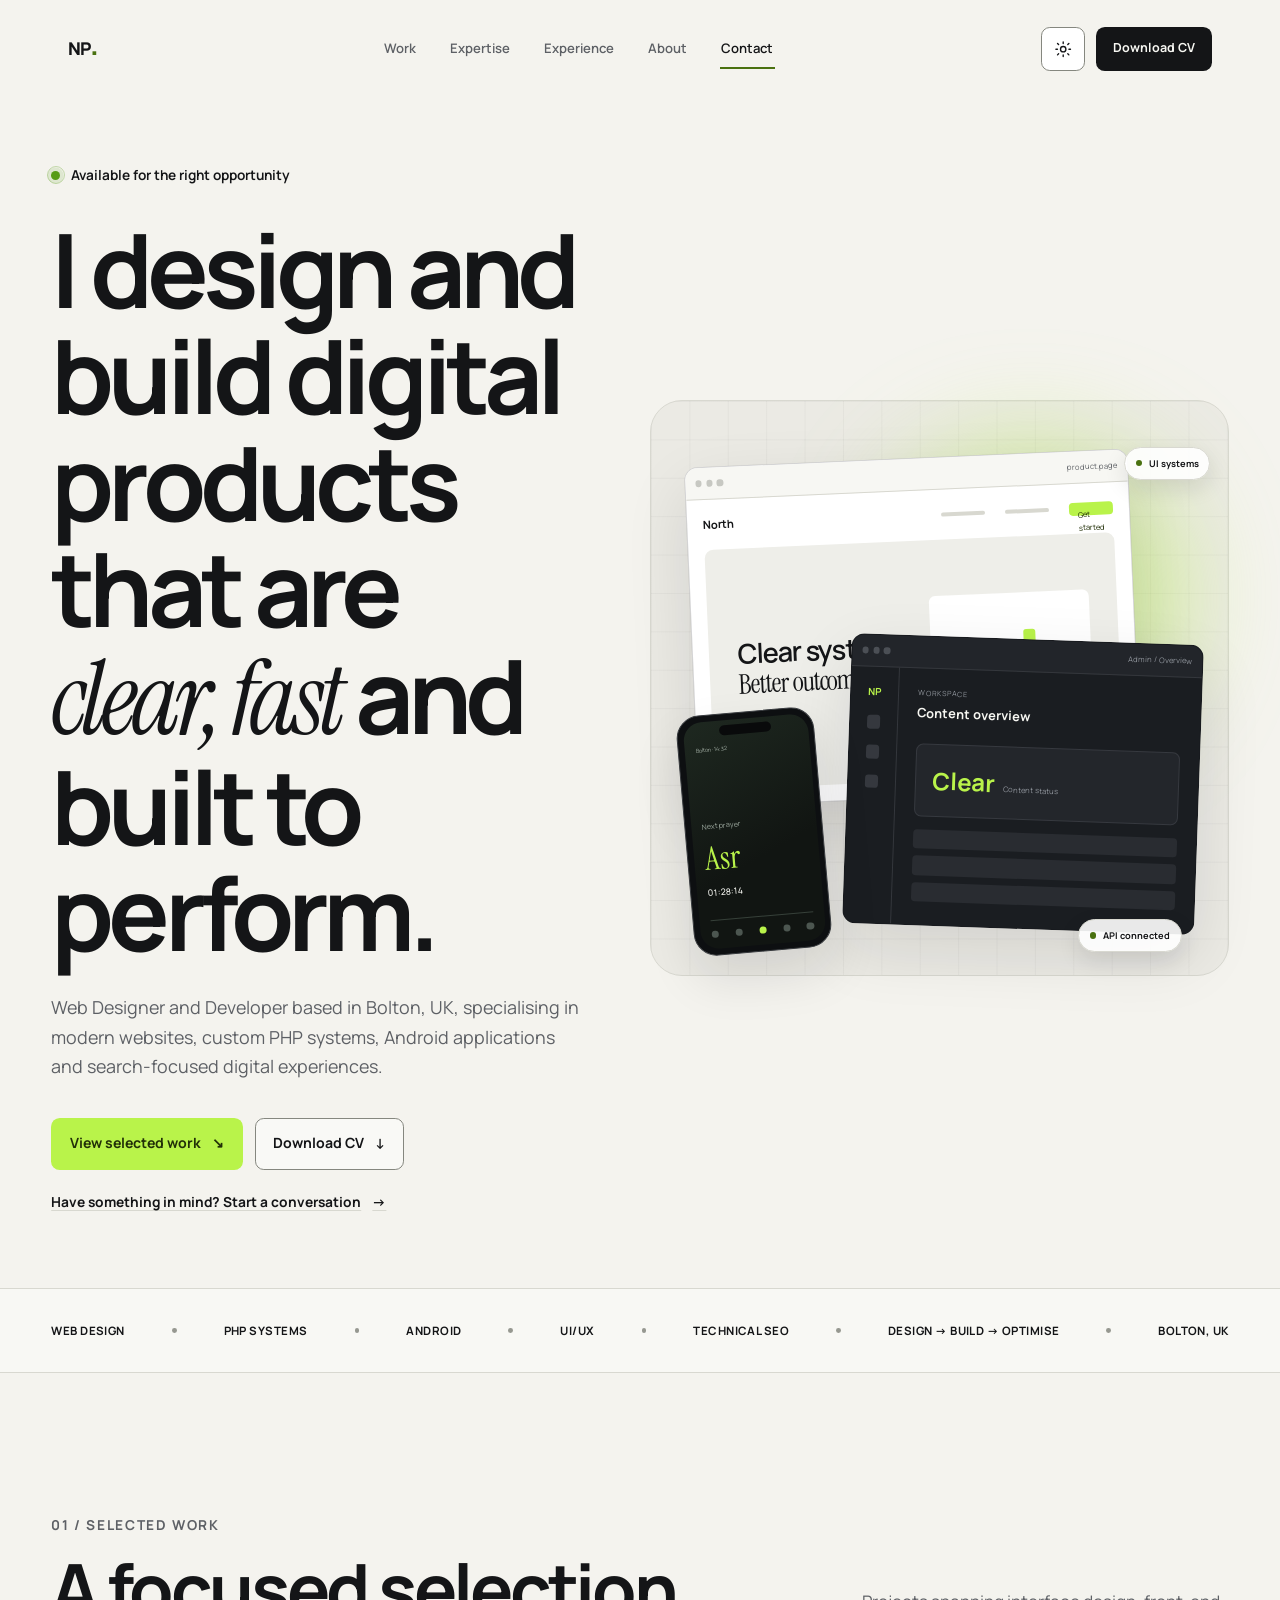
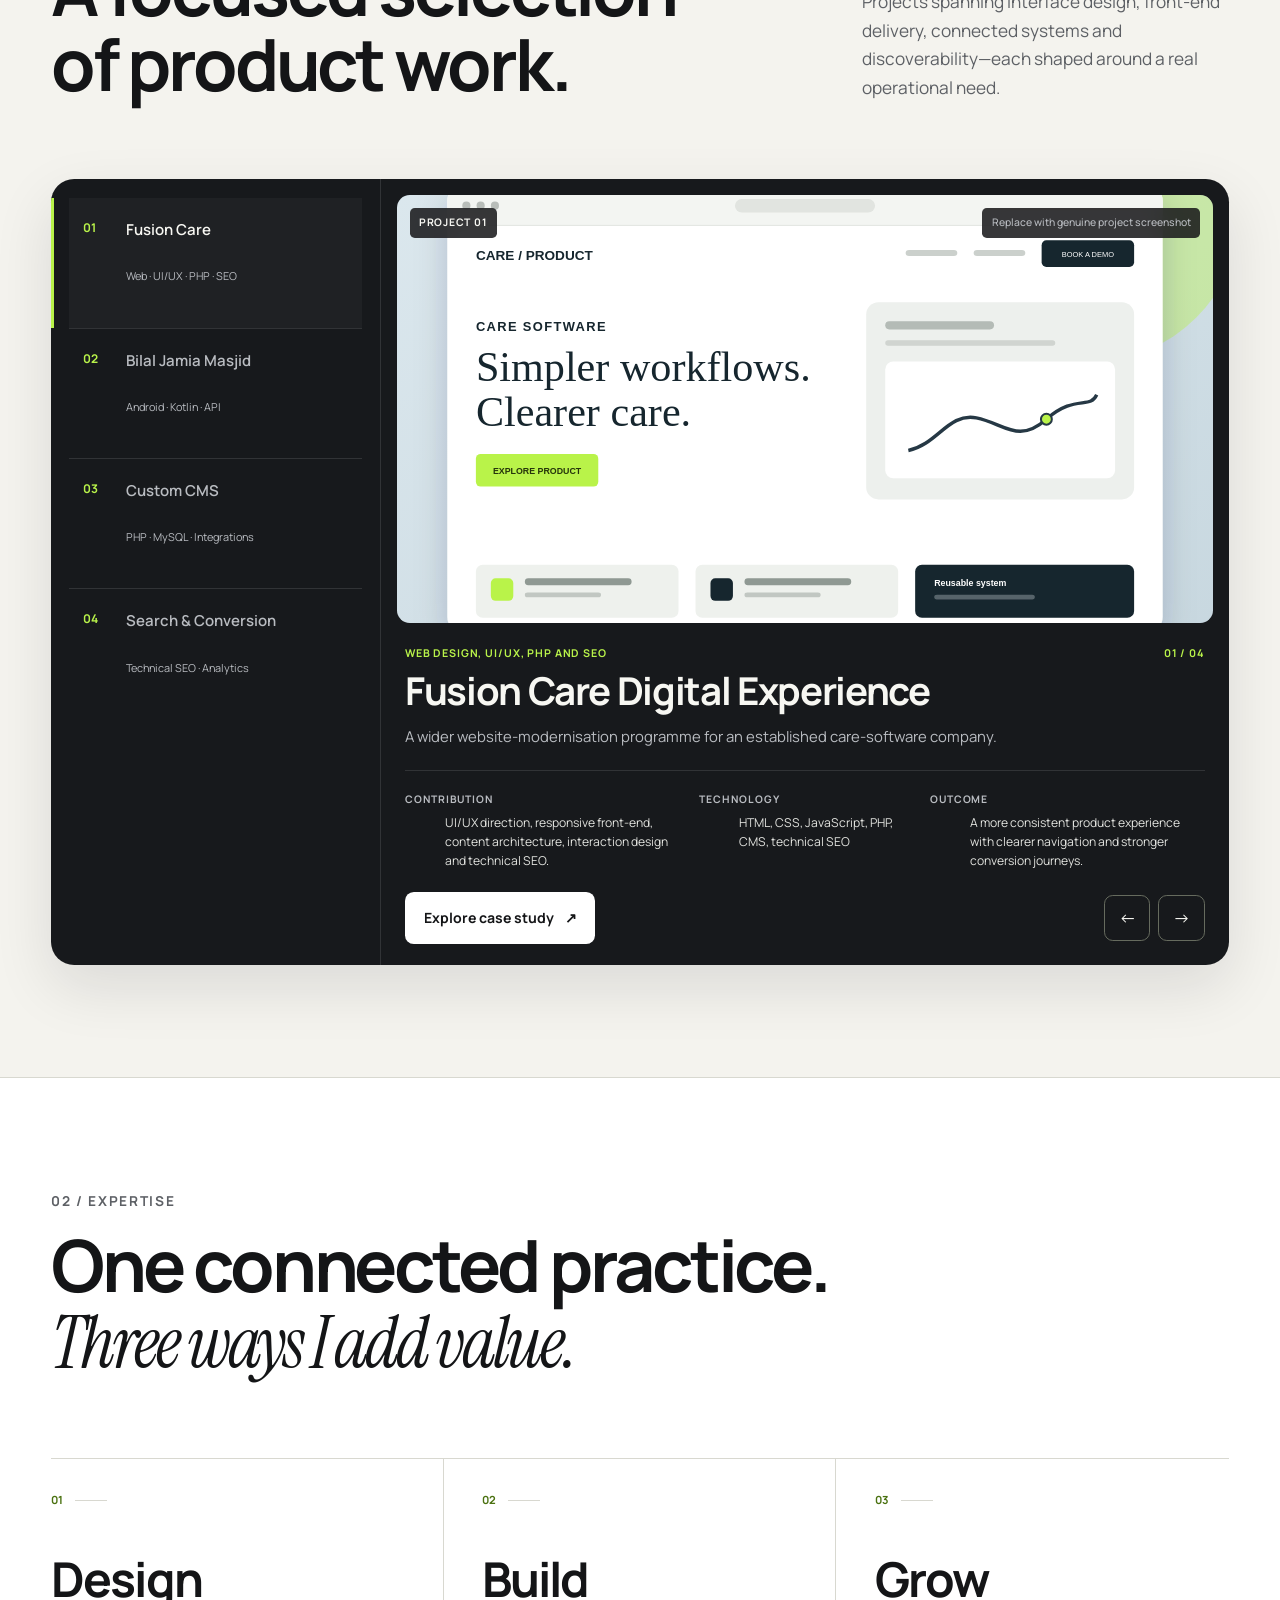
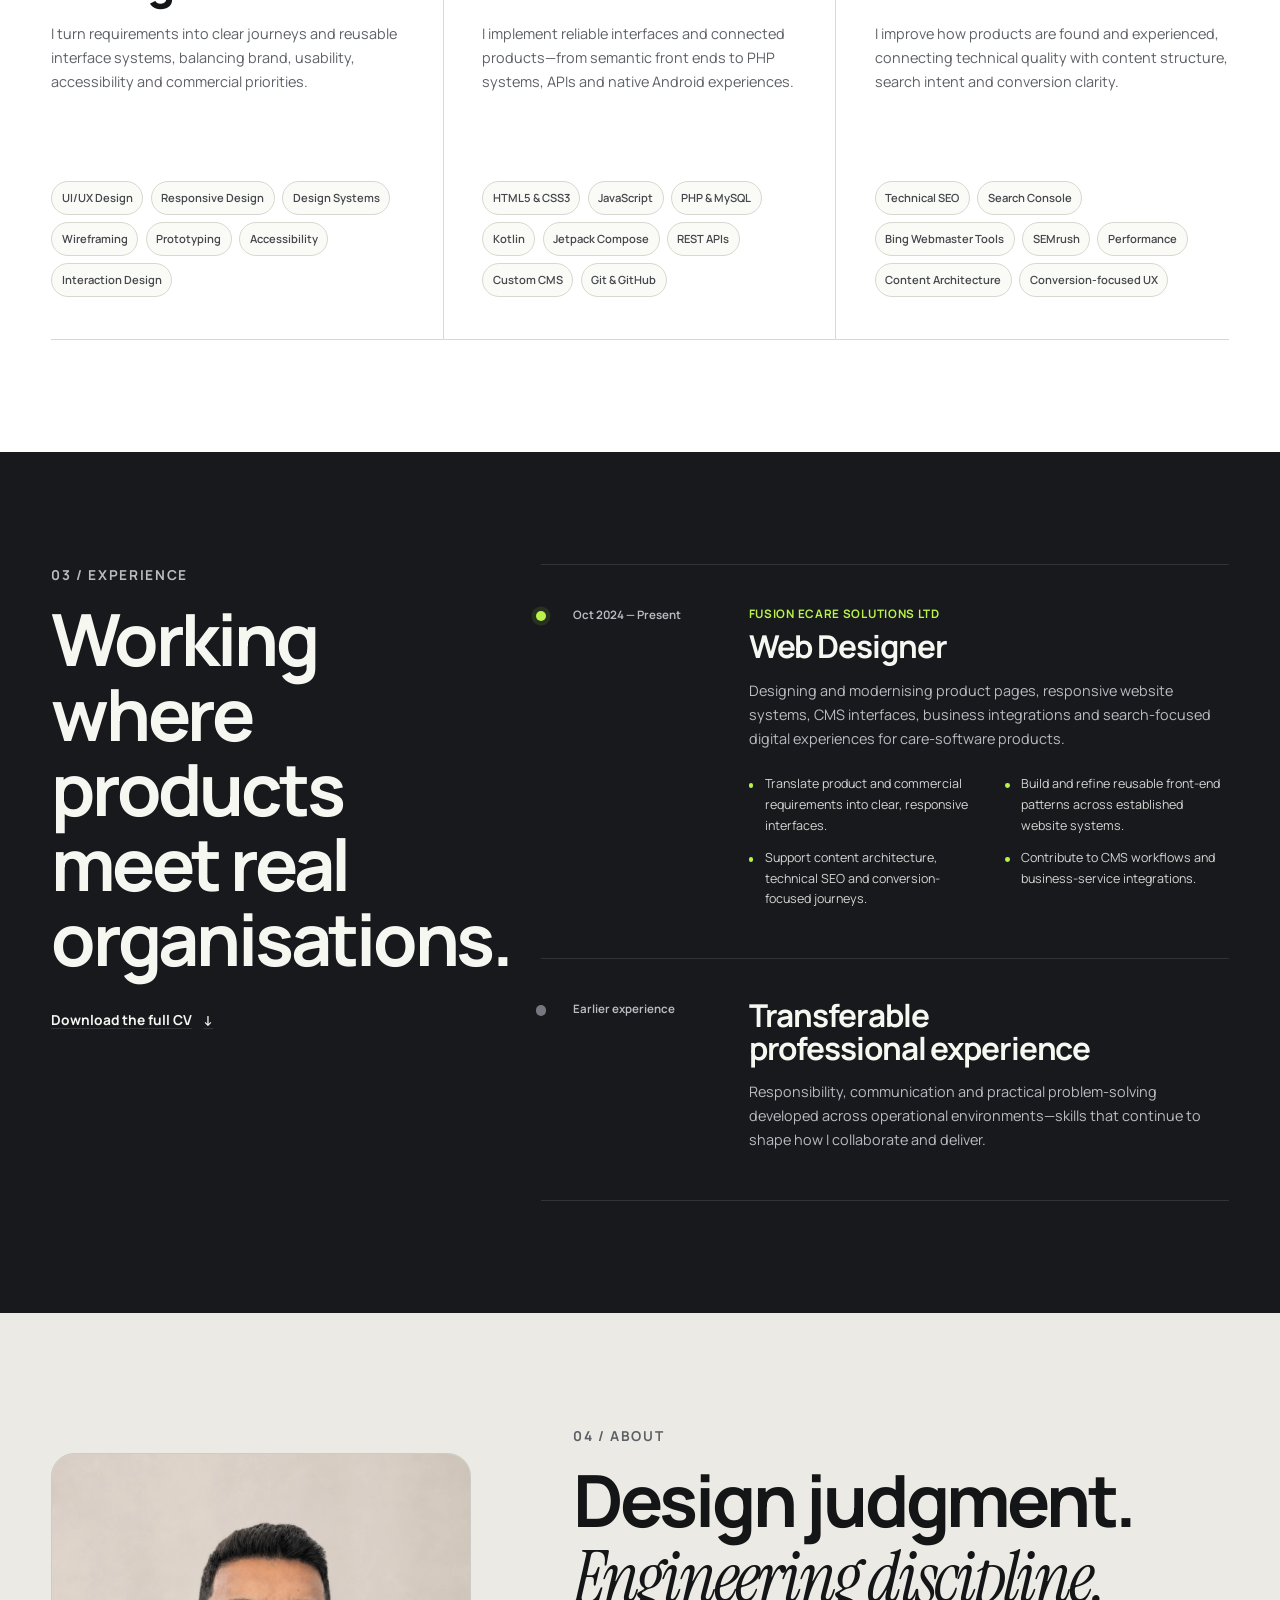
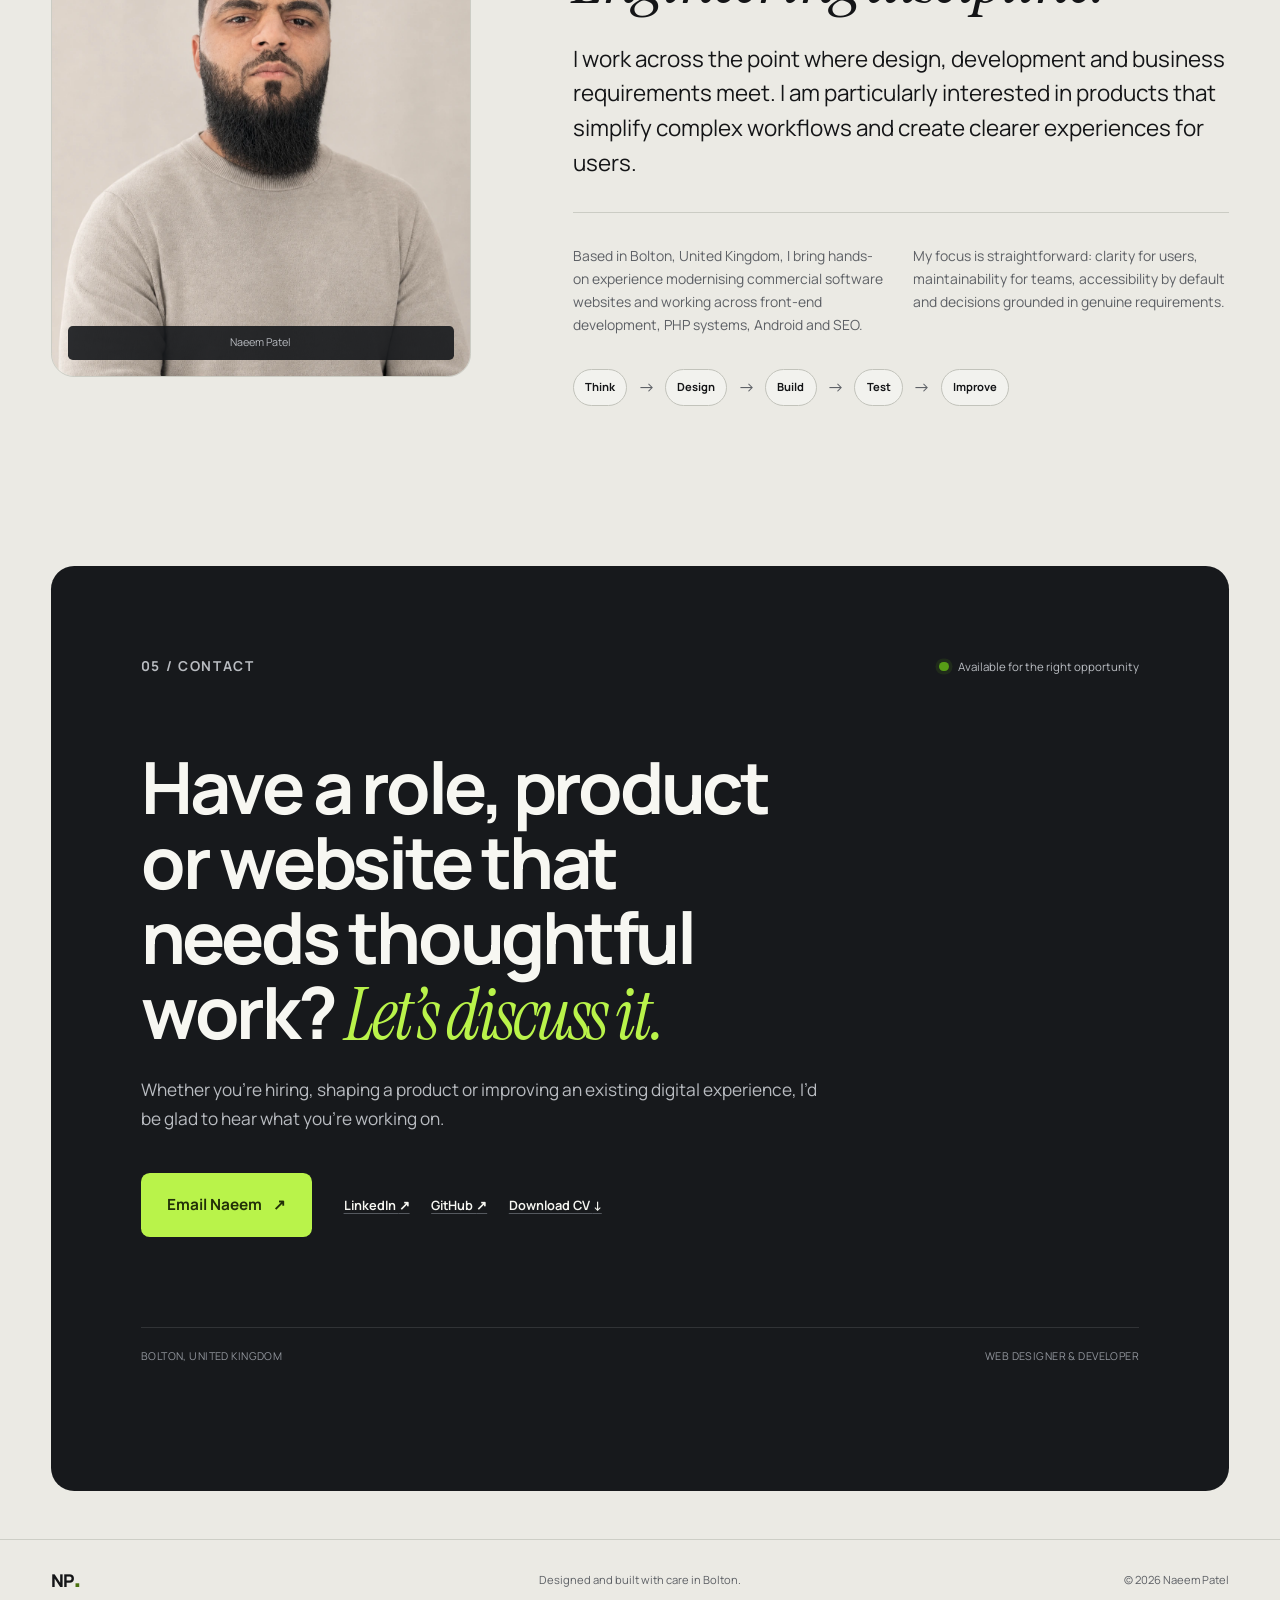
==== commit f53bcb81: "chore: configure production portfolio domain" ====
--- a/index.html
+++ b/index.html
@@ -12,12 +12,12 @@
   <meta name="theme-color" media="(prefers-color-scheme: dark)" content="#10110f">
   <meta name="robots" content="index, follow">
   <!-- Replace the example.com URLs before launch. See docs/CONTENT-CHECKLIST.md. -->
-  <link rel="canonical" href="https://example.com/">
+  <link rel="canonical" href="https://naeem-patel.is-a.dev/">
   <meta property="og:type" content="profile">
   <meta property="og:title" content="Naeem Patel | Web Designer &amp; Developer">
   <meta property="og:description" content="Design, development and optimisation for thoughtful digital products.">
-  <meta property="og:url" content="https://example.com/">
-  <meta property="og:image" content="https://example.com/assets/images/placeholders/social-preview.svg">
+  <meta property="og:url" content="https://naeem-patel.is-a.dev/">
+  <meta property="og:image" content="https://naeem-patel.is-a.dev/assets/images/placeholders/social-preview.svg">
   <meta property="og:image:alt" content="Naeem Patel portfolio — design, build and optimise">
   <meta property="og:image:width" content="1200">
   <meta property="og:image:height" content="630">
@@ -25,7 +25,7 @@
   <meta name="twitter:card" content="summary_large_image">
   <meta name="twitter:title" content="Naeem Patel | Web Designer &amp; Developer">
   <meta name="twitter:description" content="Design, development and optimisation for thoughtful digital products.">
-  <meta name="twitter:image" content="https://example.com/assets/images/placeholders/social-preview.svg">
+  <meta name="twitter:image" content="https://naeem-patel.is-a.dev/assets/images/placeholders/social-preview.svg">
   <meta name="twitter:image:alt" content="Naeem Patel portfolio — design, build and optimise">
   <script>
     // Keep this tiny script in the head so the correct theme is applied before first paint.
@@ -62,7 +62,7 @@
   {
     "@context": "https://schema.org",
     "@type": "ProfilePage",
-    "url": "https://example.com/",
+    "url": "https://naeem-patel.is-a.dev/",
     "name": "Naeem Patel | Web Designer & Developer",
     "description": "Portfolio of Naeem Patel, a Web Designer and Developer based in Bolton, United Kingdom.",
     "mainEntity": {
@@ -74,7 +74,7 @@
         "addressLocality": "Bolton",
         "addressCountry": "GB"
       },
-      "url": "https://example.com/",
+      "url": "https://naeem-patel.is-a.dev/",
       "sameAs": [
         "https://www.linkedin.com/in/patelnaeem",
         "https://github.com/patelnaeem7"
@@ -106,11 +106,11 @@
             <svg class="theme-toggle__icon theme-toggle__sun" viewBox="0 0 24 24" fill="none" stroke="currentColor"
               stroke-width="1.8" stroke-linecap="round" focusable="false" aria-hidden="true">
               <circle cx="12" cy="12" r="3.5"></circle>
-              <path d="M12 2.5v2M12 19.5v2M4.6 4.6 6 6M18 18l1.4 1.4M2.5 12h2M19.5 12h2M4.6 19.4 6 18M18 6l1.4-1.4"></path>
+              <path d="M12 2.5v2M12 19.5v2M4.6 4.6 6 6M18 18l1.4 1.4M2.5 12h2M19.5 12h2M4.6 19.4 6 18M18 6l1.4-1.4">
+              </path>
             </svg>
             <svg class="theme-toggle__icon theme-toggle__moon" viewBox="0 0 24 24" fill="none" stroke="currentColor"
-              stroke-width="1.8" stroke-linecap="round" stroke-linejoin="round" focusable="false"
-              aria-hidden="true">
+              stroke-width="1.8" stroke-linecap="round" stroke-linejoin="round" focusable="false" aria-hidden="true">
               <path d="M20 15.3A8.5 8.5 0 0 1 8.7 4a8.5 8.5 0 1 0 11.3 11.3Z"></path>
             </svg>
           </span>
@@ -137,11 +137,11 @@
             <svg class="theme-toggle__icon theme-toggle__sun" viewBox="0 0 24 24" fill="none" stroke="currentColor"
               stroke-width="1.8" stroke-linecap="round" focusable="false" aria-hidden="true">
               <circle cx="12" cy="12" r="3.5"></circle>
-              <path d="M12 2.5v2M12 19.5v2M4.6 4.6 6 6M18 18l1.4 1.4M2.5 12h2M19.5 12h2M4.6 19.4 6 18M18 6l1.4-1.4"></path>
+              <path d="M12 2.5v2M12 19.5v2M4.6 4.6 6 6M18 18l1.4 1.4M2.5 12h2M19.5 12h2M4.6 19.4 6 18M18 6l1.4-1.4">
+              </path>
             </svg>
             <svg class="theme-toggle__icon theme-toggle__moon" viewBox="0 0 24 24" fill="none" stroke="currentColor"
-              stroke-width="1.8" stroke-linecap="round" stroke-linejoin="round" focusable="false"
-              aria-hidden="true">
+              stroke-width="1.8" stroke-linecap="round" stroke-linejoin="round" focusable="false" aria-hidden="true">
               <path d="M20 15.3A8.5 8.5 0 0 1 8.7 4a8.5 8.5 0 1 0 11.3 11.3Z"></path>
             </svg>
           </span>
@@ -524,4 +524,4 @@
   <script src="assets/js/dialogs.js" defer></script>
 </body>
 
-</html>
+</html>
